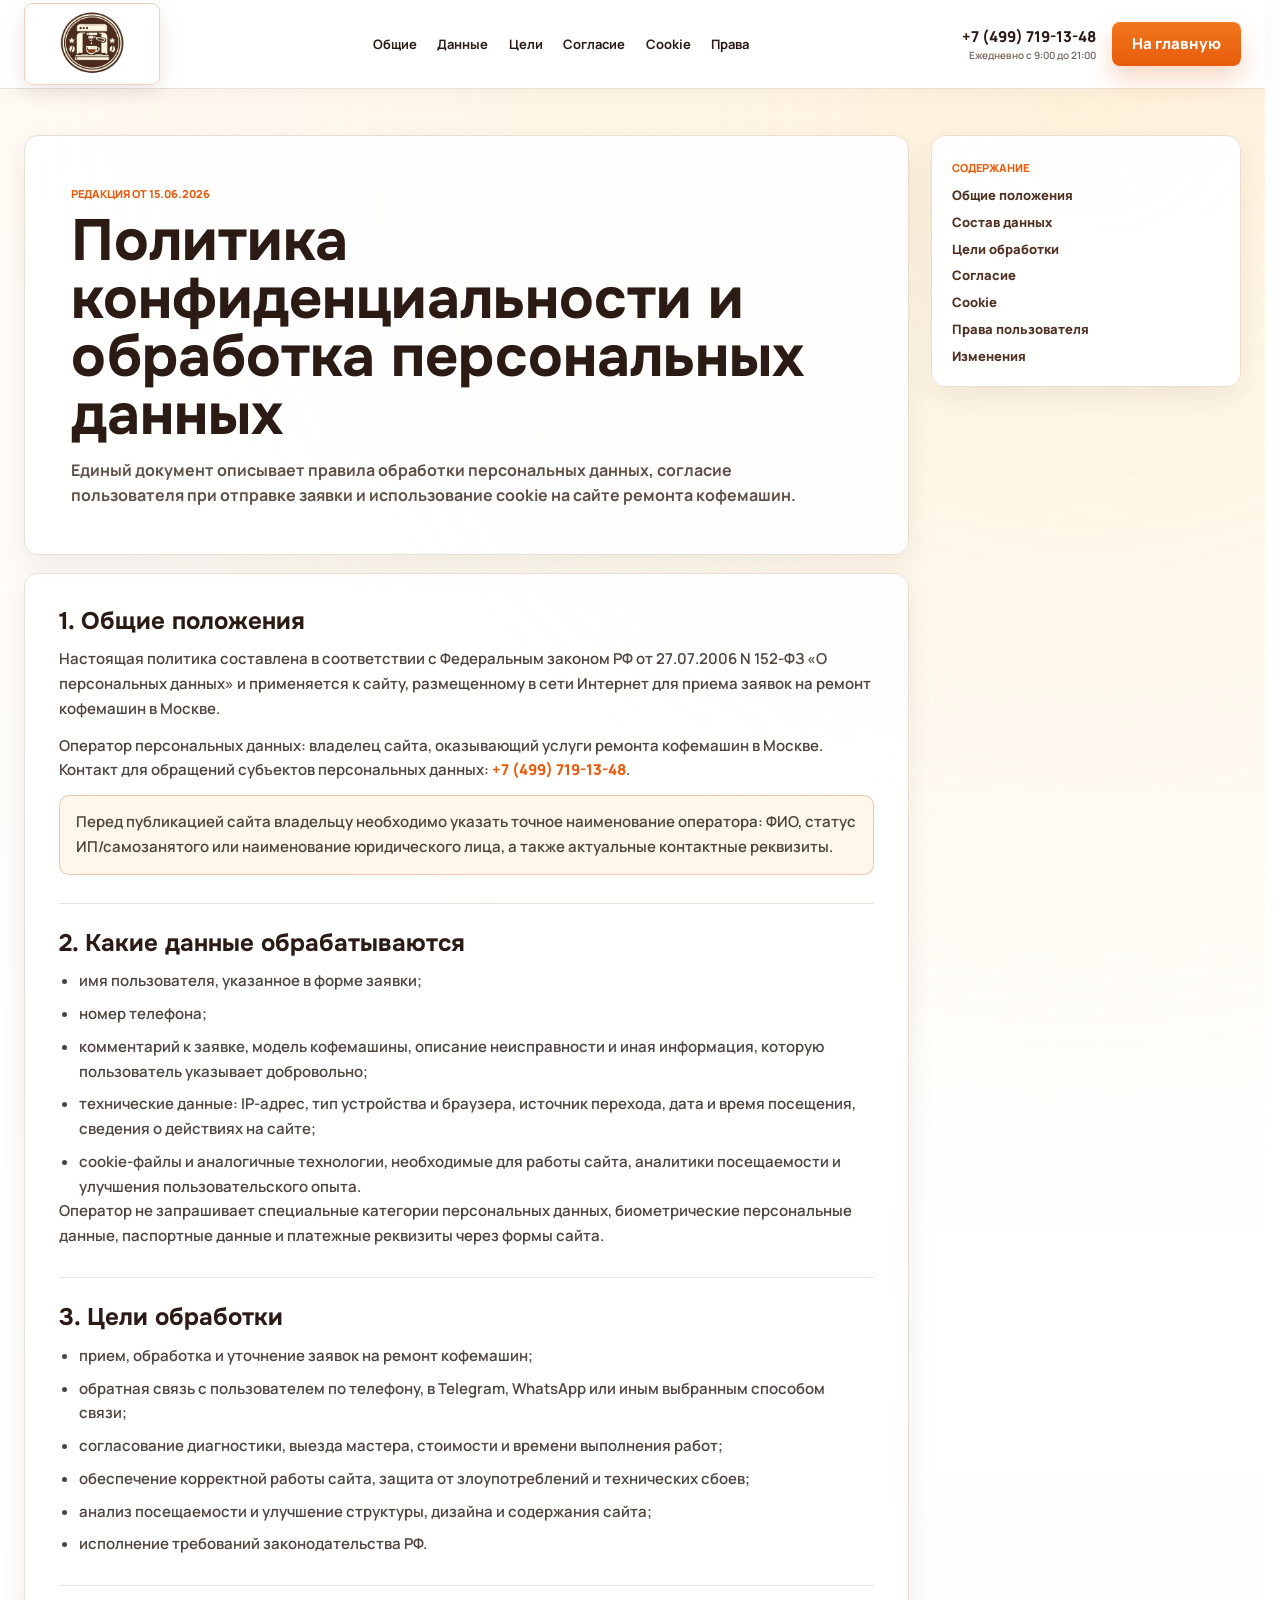
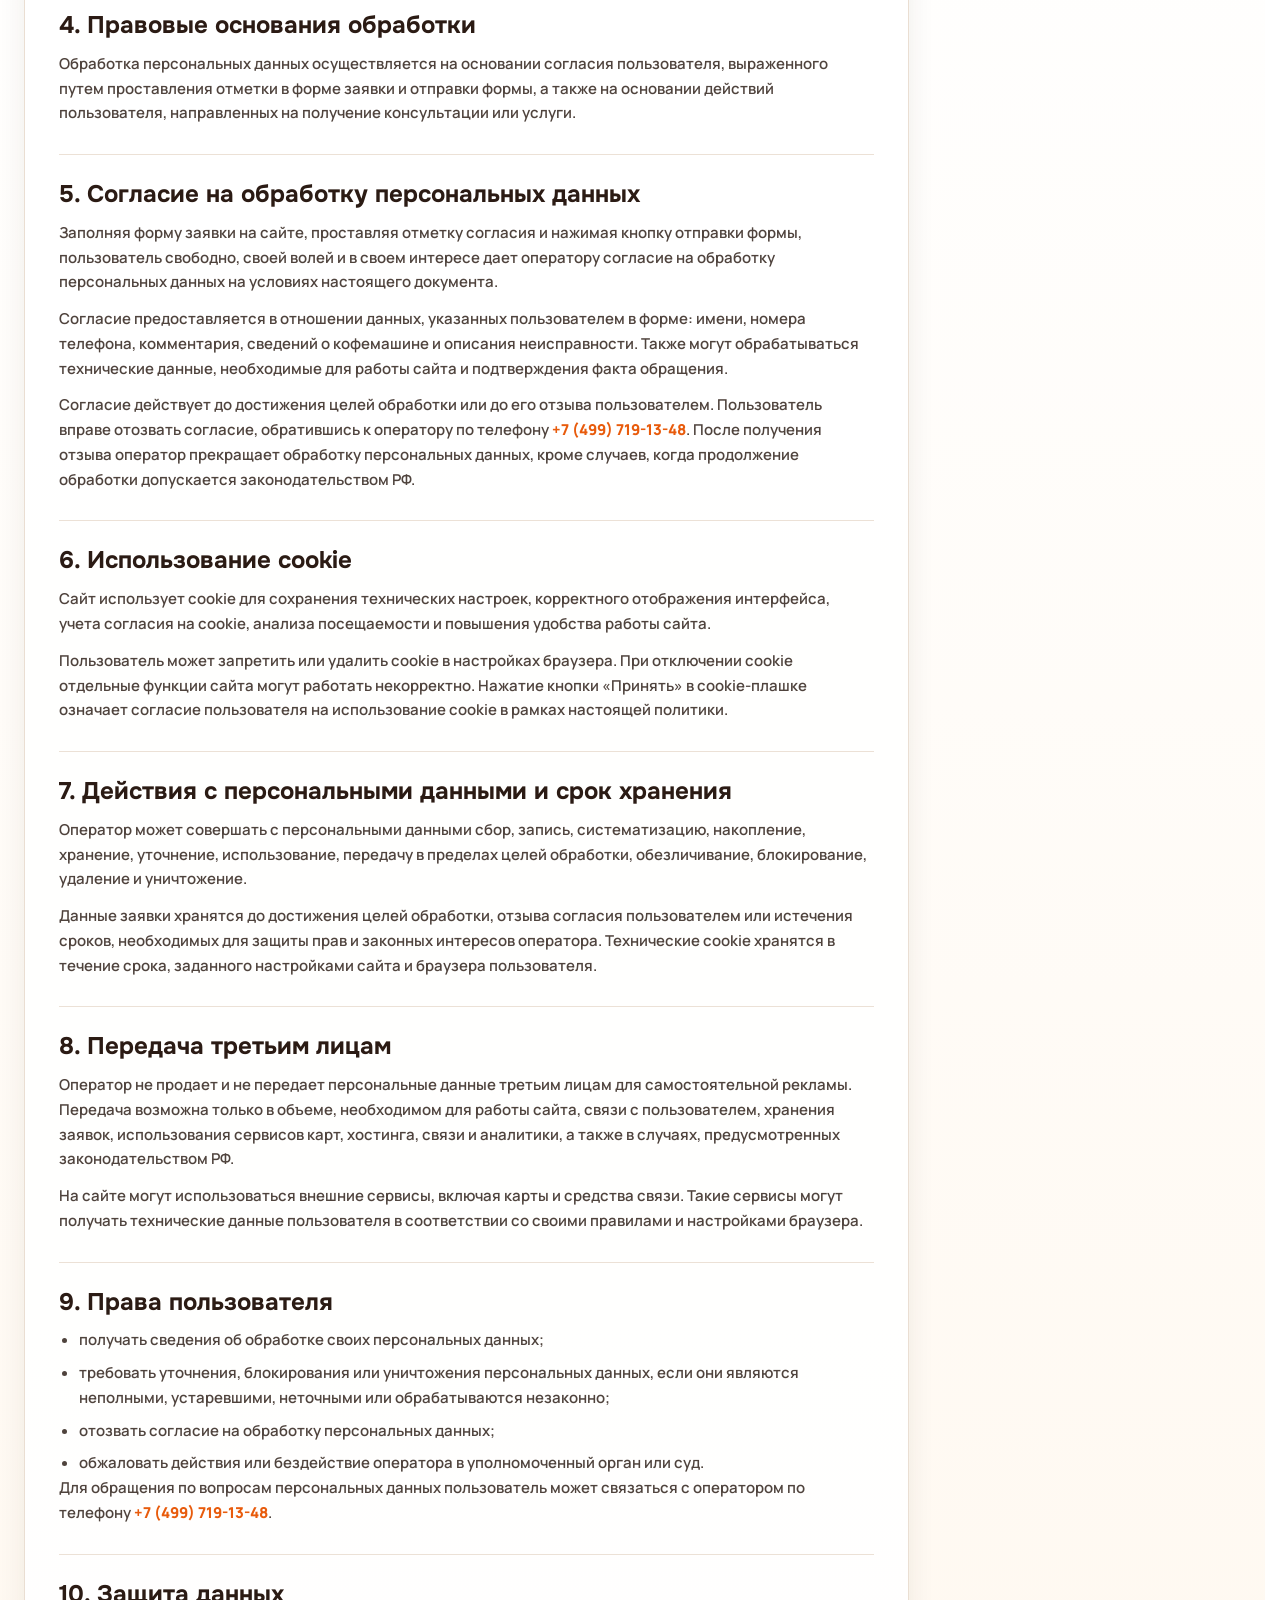
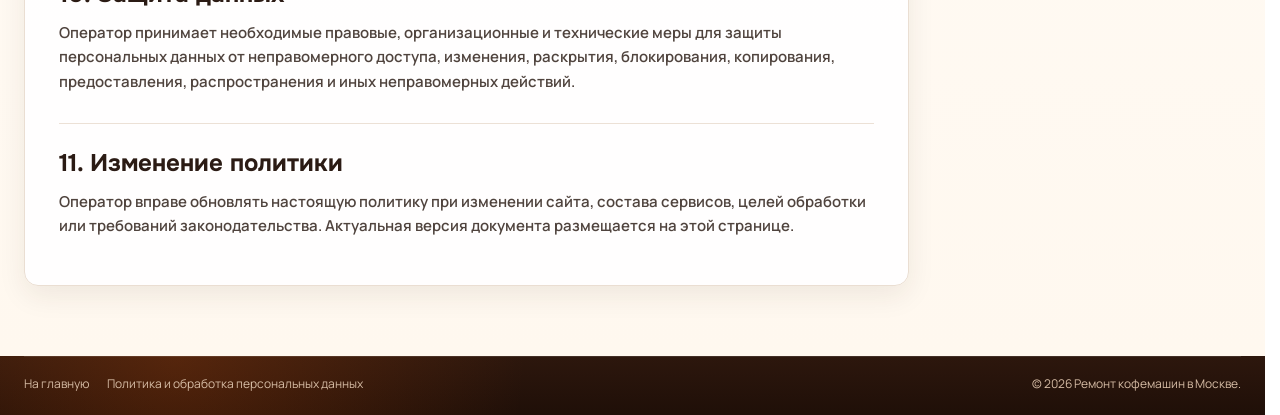
==== privacy.html @ 7a16c690 "first commit" ====
<!DOCTYPE html>
<html lang="ru">
<head>
  <meta charset="UTF-8">
  <meta name="viewport" content="width=device-width, initial-scale=1.0">
  <title>Политика конфиденциальности и обработка персональных данных</title>
  <meta name="description" content="Политика конфиденциальности, согласие на обработку персональных данных и правила использования cookie на сайте ремонта кофемашин в Москве.">
  <link rel="icon" type="image/png" href="./assets/логотип.png">
  <link rel="preconnect" href="https://fonts.googleapis.com">
  <link rel="preconnect" href="https://fonts.gstatic.com" crossorigin>
  <link href="https://fonts.googleapis.com/css2?family=Manrope:wght@400;500;600;700;800&family=Onest:wght@500;700;800&display=swap" rel="stylesheet">
  <link rel="stylesheet" href="style.css">
</head>
<body>
  <header class="site-header">
    <div class="container header__inner">
      <a class="logo logo--header" href="index.html" aria-label="На главную">
        <img class="logo__image" src="./assets/логотип.png" alt="Логотип">
      </a>
      <nav class="nav" aria-label="Навигация по документу">
        <a href="#general">Общие</a>
        <a href="#data">Данные</a>
        <a href="#purposes">Цели</a>
        <a href="#consent">Согласие</a>
        <a href="#cookies">Cookie</a>
        <a href="#rights">Права</a>
      </nav>
      <div class="header__contacts">
        <a class="header__phone" href="tel:+74997191348">+7 (499) 719-13-48 <span>Ежедневно с 9:00 до 21:00</span></a>
        <a class="btn btn--primary btn--small" href="index.html">На главную</a>
      </div>

      <button class="menu-toggle" type="button" aria-label="Открыть меню" aria-expanded="false">
        <span></span><span></span><span></span>
      </button>
    </div>
  </header>

  <main class="legal-main">
    <div class="container legal-layout">
      <div>
        <section class="legal-hero">
          <span>Редакция от 15.06.2026</span>
          <h1>Политика конфиденциальности и обработка персональных данных</h1>
          <p>Единый документ описывает правила обработки персональных данных, согласие пользователя при отправке заявки и использование cookie на сайте ремонта кофемашин.</p>
        </section>

        <article class="legal-card">
          <section id="general">
            <h2>1. Общие положения</h2>
            <p>Настоящая политика составлена в соответствии с Федеральным законом РФ от 27.07.2006 N 152-ФЗ «О персональных данных» и применяется к сайту, размещенному в сети Интернет для приема заявок на ремонт кофемашин в Москве.</p>
            <p>Оператор персональных данных: владелец сайта, оказывающий услуги ремонта кофемашин в Москве. Контакт для обращений субъектов персональных данных: <a href="tel:+74997191348">+7 (499) 719-13-48</a>.</p>
            <p class="legal-note">Перед публикацией сайта владельцу необходимо указать точное наименование оператора: ФИО, статус ИП/самозанятого или наименование юридического лица, а также актуальные контактные реквизиты.</p>
          </section>

          <section id="data">
            <h2>2. Какие данные обрабатываются</h2>
            <ul>
              <li>имя пользователя, указанное в форме заявки;</li>
              <li>номер телефона;</li>
              <li>комментарий к заявке, модель кофемашины, описание неисправности и иная информация, которую пользователь указывает добровольно;</li>
              <li>технические данные: IP-адрес, тип устройства и браузера, источник перехода, дата и время посещения, сведения о действиях на сайте;</li>
              <li>cookie-файлы и аналогичные технологии, необходимые для работы сайта, аналитики посещаемости и улучшения пользовательского опыта.</li>
            </ul>
            <p>Оператор не запрашивает специальные категории персональных данных, биометрические персональные данные, паспортные данные и платежные реквизиты через формы сайта.</p>
          </section>

          <section id="purposes">
            <h2>3. Цели обработки</h2>
            <ul>
              <li>прием, обработка и уточнение заявок на ремонт кофемашин;</li>
              <li>обратная связь с пользователем по телефону, в Telegram, WhatsApp или иным выбранным способом связи;</li>
              <li>согласование диагностики, выезда мастера, стоимости и времени выполнения работ;</li>
              <li>обеспечение корректной работы сайта, защита от злоупотреблений и технических сбоев;</li>
              <li>анализ посещаемости и улучшение структуры, дизайна и содержания сайта;</li>
              <li>исполнение требований законодательства РФ.</li>
            </ul>
          </section>

          <section id="legal-basis">
            <h2>4. Правовые основания обработки</h2>
            <p>Обработка персональных данных осуществляется на основании согласия пользователя, выраженного путем проставления отметки в форме заявки и отправки формы, а также на основании действий пользователя, направленных на получение консультации или услуги.</p>
          </section>

          <section id="consent">
            <h2>5. Согласие на обработку персональных данных</h2>
            <p>Заполняя форму заявки на сайте, проставляя отметку согласия и нажимая кнопку отправки формы, пользователь свободно, своей волей и в своем интересе дает оператору согласие на обработку персональных данных на условиях настоящего документа.</p>
            <p>Согласие предоставляется в отношении данных, указанных пользователем в форме: имени, номера телефона, комментария, сведений о кофемашине и описания неисправности. Также могут обрабатываться технические данные, необходимые для работы сайта и подтверждения факта обращения.</p>
            <p>Согласие действует до достижения целей обработки или до его отзыва пользователем. Пользователь вправе отозвать согласие, обратившись к оператору по телефону <a href="tel:+74997191348">+7 (499) 719-13-48</a>. После получения отзыва оператор прекращает обработку персональных данных, кроме случаев, когда продолжение обработки допускается законодательством РФ.</p>
          </section>

          <section id="cookies">
            <h2>6. Использование cookie</h2>
            <p>Сайт использует cookie для сохранения технических настроек, корректного отображения интерфейса, учета согласия на cookie, анализа посещаемости и повышения удобства работы сайта.</p>
            <p>Пользователь может запретить или удалить cookie в настройках браузера. При отключении cookie отдельные функции сайта могут работать некорректно. Нажатие кнопки «Принять» в cookie-плашке означает согласие пользователя на использование cookie в рамках настоящей политики.</p>
          </section>

          <section id="actions">
            <h2>7. Действия с персональными данными и срок хранения</h2>
            <p>Оператор может совершать с персональными данными сбор, запись, систематизацию, накопление, хранение, уточнение, использование, передачу в пределах целей обработки, обезличивание, блокирование, удаление и уничтожение.</p>
            <p>Данные заявки хранятся до достижения целей обработки, отзыва согласия пользователем или истечения сроков, необходимых для защиты прав и законных интересов оператора. Технические cookie хранятся в течение срока, заданного настройками сайта и браузера пользователя.</p>
          </section>

          <section id="transfer">
            <h2>8. Передача третьим лицам</h2>
            <p>Оператор не продает и не передает персональные данные третьим лицам для самостоятельной рекламы. Передача возможна только в объеме, необходимом для работы сайта, связи с пользователем, хранения заявок, использования сервисов карт, хостинга, связи и аналитики, а также в случаях, предусмотренных законодательством РФ.</p>
            <p>На сайте могут использоваться внешние сервисы, включая карты и средства связи. Такие сервисы могут получать технические данные пользователя в соответствии со своими правилами и настройками браузера.</p>
          </section>

          <section id="rights">
            <h2>9. Права пользователя</h2>
            <ul>
              <li>получать сведения об обработке своих персональных данных;</li>
              <li>требовать уточнения, блокирования или уничтожения персональных данных, если они являются неполными, устаревшими, неточными или обрабатываются незаконно;</li>
              <li>отозвать согласие на обработку персональных данных;</li>
              <li>обжаловать действия или бездействие оператора в уполномоченный орган или суд.</li>
            </ul>
            <p>Для обращения по вопросам персональных данных пользователь может связаться с оператором по телефону <a href="tel:+74997191348">+7 (499) 719-13-48</a>.</p>
          </section>

          <section id="security">
            <h2>10. Защита данных</h2>
            <p>Оператор принимает необходимые правовые, организационные и технические меры для защиты персональных данных от неправомерного доступа, изменения, раскрытия, блокирования, копирования, предоставления, распространения и иных неправомерных действий.</p>
          </section>

          <section id="updates">
            <h2>11. Изменение политики</h2>
            <p>Оператор вправе обновлять настоящую политику при изменении сайта, состава сервисов, целей обработки или требований законодательства. Актуальная версия документа размещается на этой странице.</p>
          </section>
        </article>
      </div>

      <aside class="legal-aside">
        <span>Содержание</span>
        <nav>
          <a href="#general">Общие положения</a>
          <a href="#data">Состав данных</a>
          <a href="#purposes">Цели обработки</a>
          <a href="#consent">Согласие</a>
          <a href="#cookies">Cookie</a>
          <a href="#rights">Права пользователя</a>
          <a href="#updates">Изменения</a>
        </nav>
      </aside>
    </div>
  </main>

  <footer class="footer">
    <div class="container footer__bottom">
      <div class="footer__legal">
        <a href="index.html">На главную</a>
        <a href="privacy.html">Политика и обработка персональных данных</a>
      </div>
      <span>© 2026 Ремонт кофемашин в Москве.</span>
    </div>
  </footer>
  <script src="script.js"></script>
</body>
</html>
---- style.css ----
:root {
  --bg: #fffaf4;
  --paper: #ffffff;
  --paper-warm: #fff6ed;
  --ink: #2b1b14;
  --muted: #75665d;
  --line: #eaded2;
  --line-strong: #dfc5af;
  --orange: #e85b0c;
  --orange-dark: #c94706;
  --coffee: #7a421e;
  --cream: #f7eadb;
  --yellow: #ffcf6a;
  --shadow: 0 18px 48px rgba(77, 45, 25, 0.12);
  --soft-shadow: 0 10px 28px rgba(57, 34, 20, 0.08);
  --radius: 8px;
  --container: 1400px;
}

* {
  box-sizing: border-box;
}

html {
  scroll-behavior: smooth;
  scrollbar-gutter: stable;
}

body {
  --scrollbar-compensation: 0px;
  margin: 0;
  font-family: "Manrope", sans-serif;
  color: var(--ink);
  background: #fff;
  font-size: 15px;
  line-height: 1.45;
  overflow-x: hidden;
}

body.menu-open {
  overflow: hidden;
  padding-right: var(--scrollbar-compensation);
}

body.modal-open {
  overflow: hidden;
  padding-right: var(--scrollbar-compensation);
}

main section {
  scroll-margin-top: 126px;
}

a {
  color: inherit;
  text-decoration: none;
}

button,
input,
textarea {
  font: inherit;
}

.container {
  width: min(var(--container), calc(100% - 48px));
  margin-inline: auto;
}

.site-header {
  position: sticky;
  top: 0;
  z-index: 50;
  background: rgba(255, 255, 255, 0.88);
  backdrop-filter: blur(18px);
  border-bottom: 1px solid rgba(234, 222, 210, 0.9);
  box-shadow: 0 4px 24px rgba(45, 28, 19, 0.04);
}

.header__inner {
  height: 88px;
  display: flex;
  align-items: center;
  gap: 24px;
}

.logo {
  display: inline-flex;
  align-items: center;
  gap: 10px;
  min-width: 190px;
  font-family: "Onest", sans-serif;
}

.logo--header {
  display: block;
  width: 136px;
  height: 82px;
  min-width: 136px;
  flex: 0 0 auto;
  overflow: hidden;
  padding: 0;

  border: 1px solid rgba(232, 198, 172, 0.82);
  border-radius: 8px;
  box-shadow: 0 8px 22px rgba(73, 39, 18, 0.1);
}

.logo__image {
  display: block;
}

.logo--header .logo__image {
  width: 100%;
  height: 100%;
  max-width: 100%;
  object-fit: cover;
  object-position: center;
}

.logo__mark {
  width: 42px;
  height: 42px;
  display: grid;
  place-items: center;
  color: var(--coffee);
  background: linear-gradient(145deg, #fff7ed, #f4ddc6);
  border: 1px solid #e9c7a8;
  border-radius: 10px;
  box-shadow: inset 0 1px 0 #fff, 0 8px 20px rgba(123, 67, 30, 0.12);
}

.logo__mark svg {
  width: 30px;
  fill: currentColor;
}

.logo strong {
  display: block;
  font-size: 17px;
  line-height: 1;
}

.logo small {
  display: block;
  color: var(--muted);
  font-size: 11px;
  margin-top: 4px;
}

.nav {
  display: flex;
  justify-content: center;
  gap: clamp(12px, 1.6vw, 26px);
  flex: 1;
  font-size: 13px;
  font-weight: 700;
}

.nav a {
  position: relative;
  padding: 10px 0;
  white-space: nowrap;
}

.nav a::after {
  content: "";
  position: absolute;
  left: 0;
  right: 0;
  bottom: 2px;
  height: 2px;
  background: var(--orange);
  transform: scaleX(0);
  transform-origin: right;
  transition: transform 0.25s ease;
}

.nav a:hover::after {
  transform: scaleX(1);
  transform-origin: left;
}

.header__contacts {
  display: flex;
  align-items: center;
  gap: 16px;
}

.header__phone {
  font-weight: 800;
  white-space: nowrap;
  text-align: right;
}

.header__phone span {
  display: block;
  font-size: 10px;
  color: var(--muted);
  font-weight: 600;
}

.btn {
  display: inline-flex;
  align-items: center;
  justify-content: center;
  min-height: 48px;
  padding: 12px 24px;
  border: 0;
  border-radius: var(--radius);
  font-weight: 800;
  cursor: pointer;
  transition: transform 0.22s ease, box-shadow 0.22s ease, background 0.22s ease;
  text-align: center;
  line-height: 1.1;
}

.btn small {
  display: block;
  font-size: 11px;
  margin-top: 5px;
  font-weight: 600;
  opacity: 0.78;
}

.btn:hover {
  transform: translateY(-2px);
}

.btn--primary {
  color: #fff;
  background: linear-gradient(180deg, #f1781e, var(--orange));
  box-shadow: 0 13px 26px rgba(232, 91, 12, 0.24);
}

.btn--primary:hover {
  background: linear-gradient(180deg, #fa812a, var(--orange-dark));
  box-shadow: 0 16px 34px rgba(232, 91, 12, 0.32);
}

.btn--ghost {
  color: var(--orange);
  background: #fff;
  border: 1px solid #efbf9d;
}

.btn--white {
  min-height: 44px;
  color: var(--orange);
  background: #fff;
  box-shadow: 0 12px 30px rgba(118, 55, 13, 0.16);
}

.btn--small {
  min-height: 44px;
  padding: 12px 20px;
}

.btn--compact {
  min-height: 38px;
  padding: 10px 18px;
  font-size: 13px;
}

.menu-toggle {
    cursor:pointer;
  display: none;
  width: 44px;
  height: 44px;
  border: 1px solid var(--line);
  background: #fff;
  border-radius: var(--radius);
}

.menu-toggle span {
  display: block;
  width: 20px;
  height: 2px;
  margin: 4px auto;
  background: var(--ink);
  transition: transform 0.2s ease, opacity 0.2s ease;
}

.hero {
  min-height: 620px;
  padding: 0;
  overflow: hidden;
}

.section-glow {
  background:
    radial-gradient(circle at 58% 8%, rgba(255, 197, 126, 0.22), transparent 30%),
    linear-gradient(90deg, #fff 0 48%, #fff3e5 48% 100%);
}

.hero__grid {
  display: grid;
  grid-template-columns: minmax(440px, 0.82fr) minmax(560px, 1.18fr);
  gap: 0;
  align-items: stretch;
  min-height: 620px;
}

.hero__content {
  position: relative;
  z-index: 2;
  align-self: center;
  padding: 54px 34px 46px 0;
}

.hero h1 {
  margin: 0 0 12px;
  font-family: "Onest", sans-serif;
  font-size: clamp(38px, 4vw, 56px);
  line-height: 1.02;
  font-weight: 800;
  letter-spacing: 0;
}

.hero__lead {
  max-width: 480px;
  margin: 0 0 22px;
  font-size: 20px;
  line-height: 1.25;
  font-weight: 600;
}

.hero__checks {
  display: grid;
  grid-template-columns: 1fr 1fr;
  gap: 11px 34px;
  max-width: 620px;
  margin-bottom: 24px;
  color: #443127;
  font-size: 14px;
  font-weight: 600;
}

.hero__checks span {
  position: relative;
  padding-left: 20px;
}

.hero__checks span::before {
  content: "✓";
  position: absolute;
  left: 0;
  top: 1px;
  width: 15px;
  height: 15px;
  display: grid;
  place-items: center;
  color: #fff;
  background: var(--orange);
  border-radius: 50%;
  font-size: 10px;
  font-weight: 900;
}

.hero__actions {
  display: flex;
  gap: 14px;
  margin-bottom: 18px;
}

.hero__actions .btn {
  min-width: 220px;
  min-height: 58px;
  flex-direction: column;
}

.stats {
  display: grid;
  grid-template-columns: repeat(4, 1fr);
  gap: 12px;
  max-width: 570px;
}

.stats__card {
  position: relative;
  overflow: hidden;
  min-height: 96px;
  padding: 18px 14px 14px;
  background:
    linear-gradient(145deg, rgba(255, 255, 255, 0.96), rgba(255, 249, 243, 0.9)),
    radial-gradient(circle at 12% 0, rgba(255, 207, 106, 0.14), transparent 42%);
  border: 1px solid rgba(231, 207, 188, 0.95);
  border-radius: var(--radius);
  box-shadow: 0 14px 32px rgba(57, 34, 20, 0.08);
  transition: transform 0.22s ease, border-color 0.22s ease, box-shadow 0.22s ease;
}

.stats__card::before {
  content: "";
  position: absolute;
  left: 0;
  right: 0;
  top: 0;
  height: 3px;
  background: linear-gradient(90deg, var(--orange), var(--yellow));
  transform: scaleX(0.38);
  transform-origin: left;
  transition: transform 0.35s ease;
}

.stats__card::after {
  content: "";
  position: absolute;
  right: -22px;
  bottom: -24px;
  width: 72px;
  height: 72px;
  background: radial-gradient(circle, rgba(232, 91, 12, 0.08), transparent 62%);
  border-radius: 50%;
}

.stats__card:hover {
  transform: translateY(-4px);
  border-color: #edb58a;
  box-shadow: 0 18px 40px rgba(57, 34, 20, 0.13);
}

.stats__card:hover::before,
.stats__card--accent::before {
  transform: scaleX(1);
}

.stats__card--accent {
  background:
    linear-gradient(145deg, #fff, #fff1e4),
    radial-gradient(circle at 10% 0, rgba(255, 207, 106, 0.22), transparent 46%);
  border-color: #efbd98;
}

.stats strong {
  position: relative;
  z-index: 1;
  display: block;
  font-family: "Onest", sans-serif;
  font-size: 31px;
  line-height: 1;
  color: #24140f;
}

.stats__card > span {
  position: relative;
  z-index: 1;
  display: block;
  margin-top: 7px;
  font-size: 12px;
  color: #4c403a;
  font-weight: 700;
}

.stats strong em {
  font-style: normal;
  color: var(--orange);
}

.stats__index {
  position: absolute;
  top: 12px;
  right: 12px;
  z-index: 1;
  color: rgba(122, 66, 30, 0.34);
  font-size: 11px;
  font-weight: 900;
}

.hero__visual {
  position: relative;
  min-height: 620px;
  display: grid;
  place-items: center;
  isolation: isolate;
  overflow: hidden;
  border-bottom-left-radius: 58px;
}

.hero__visual::before {
  content: "";
  position: absolute;
  inset: 0;
  z-index: 1;
  pointer-events: none;
  background:
    linear-gradient(90deg, #fff 0%, rgba(255, 255, 255, 0.78) 9%, rgba(255, 255, 255, 0.08) 33%, transparent 54%),
    linear-gradient(180deg, rgba(255, 246, 237, 0.18), rgba(255, 246, 237, 0.06));
}

.hero__visual img {
  width: 100%;
  height: 100%;
  min-height: 620px;
  display: block;
  object-fit: cover;
  object-position: 60% center;
  filter: saturate(1.02) contrast(1.02);
}

.machine-card {
  width: min(470px, 84vw);
  height: 340px;
  position: relative;
  border-radius: 30px 30px 16px 16px;
  background:
    linear-gradient(135deg, rgba(255,255,255,0.1), transparent 30%),
    linear-gradient(145deg, #3b2d25, #14110f 55%, #4b3629);
  border: 1px solid rgba(255,255,255,0.28);
  box-shadow: 0 35px 70px rgba(51, 31, 18, 0.36);
  transform: perspective(800px) rotateY(-7deg);
}

.machine-card__top {
  position: absolute;
  top: 34px;
  left: 82px;
  right: 82px;
  height: 70px;
  display: grid;
  grid-template-columns: repeat(4, 1fr);
  gap: 8px;
  padding: 12px;
  border-radius: 13px;
  background: #241e1a;
  border: 1px solid rgba(255,255,255,0.18);
}

.machine-card__top span {
  border-radius: 8px;
  background: linear-gradient(180deg, #59524d, #2d2926);
  box-shadow: inset 0 0 0 1px rgba(255,255,255,0.08);
}

.machine-card__body {
  position: absolute;
  left: 110px;
  right: 110px;
  top: 118px;
  bottom: 32px;
  display: grid;
  justify-items: center;
}

.machine-card__spout {
  width: 110px;
  height: 54px;
  background: linear-gradient(180deg, #151210, #070605);
  border-radius: 0 0 12px 12px;
  box-shadow: 0 18px 28px rgba(0,0,0,0.3);
}

.cup {
  width: 150px;
  height: 112px;
  margin-top: 8px;
  padding: 20px 14px;
  display: grid;
  place-items: center;
  text-align: center;
  color: #4b3930;
  font-size: 12px;
  background: linear-gradient(180deg, #fff, #f7efe8);
  border-radius: 6px 6px 28px 28px;
  box-shadow: 0 16px 34px rgba(0,0,0,0.22);
}

.cup__coffee {
  position: absolute;
  width: 92px;
  height: 22px;
  top: 86px;
  border-radius: 50%;
  background: linear-gradient(90deg, #5b321b, #c3834a, #5b321b);
  opacity: 0.92;
}

.visit-badge {
  position: absolute;
  z-index: 2;
  right: clamp(18px, 4.7vw, 74px);
  top: 51%;
  transform: translateY(-50%);
  width: 224px;
  min-height: 82px;
  display: grid;
  grid-template-columns: 54px 1fr;
  align-items: center;
  gap: 12px;
  padding: 14px 16px 14px 14px;
  color: var(--ink);
  background:
    linear-gradient(145deg, rgba(255, 255, 255, 0.94), rgba(255, 248, 241, 0.86)),
    radial-gradient(circle at 18% 10%, rgba(255, 207, 106, 0.28), transparent 42%);
  border: 1px solid rgba(238, 190, 154, 0.95);
  border-radius: 18px;
  box-shadow: 0 18px 44px rgba(58, 34, 19, 0.18), inset 0 1px 0 rgba(255, 255, 255, 0.82);
  backdrop-filter: blur(14px);
  animation: badgePulse 2.8s ease-in-out infinite;
}



.visit-badge__icon {
  width: 54px;
  height: 54px;
  display: grid;
  place-items: center;
  color: var(--orange);
  background: linear-gradient(180deg, #fff2e6, #ffe0c4);
  border: 1px solid rgba(232, 91, 12, 0.2);
  border-radius: 15px;
  box-shadow: inset 0 1px 0 #fff, 0 10px 20px rgba(232, 91, 12, 0.12);
}

.visit-badge__icon img {
  width: 43px;
  height: 43px;
  min-height: 0;
  max-width: 43px;
  max-height: 43px;
  display: block;
  object-fit: contain;
  object-position: center;
  filter: none;
}

.visit-badge__text {
  display: grid;
  gap: 3px;
}

.visit-badge strong {
  color: var(--ink);
  font-family: "Onest", sans-serif;
  font-size: 15px;
  line-height: 1.05;
}

.visit-badge small {
  color: var(--orange);
  font-size: 12px;
  line-height: 1.15;
  font-weight: 900;
}

.beans {
  position: absolute;
  left: 58px;
  bottom: 32px;
  width: 140px;
  height: 50px;
}

.beans i {
  position: absolute;
  width: 23px;
  height: 12px;
  background: #7a421e;
  border-radius: 50%;
  box-shadow: inset 0 0 0 2px rgba(49, 25, 11, 0.12);
}

.beans i:nth-child(1) { left: 0; top: 20px; transform: rotate(20deg); }
.beans i:nth-child(2) { left: 34px; top: 5px; transform: rotate(-18deg); }
.beans i:nth-child(3) { left: 60px; top: 32px; transform: rotate(36deg); }
.beans i:nth-child(4) { left: 95px; top: 18px; transform: rotate(-8deg); }
.beans i:nth-child(5) { left: 118px; top: 2px; transform: rotate(25deg); }

.brands,
.machine-types,
.price-section,
.workflow,
.reviews,
.contacts {
  padding: 44px 0;
}

.brands {
  background: #fff;
  border-top: 1px solid var(--line);
  border-bottom: 1px solid var(--line);
}

.section-title {
  margin: 0 0 26px;
  font-family: "Onest", sans-serif;
  font-size: clamp(23px, 2.5vw, 32px);
  line-height: 1.12;
  text-align: center;
}

.review-shell {
  position: relative;
  display: flex;
  align-items: center;
  gap: 18px;
}

.round-btn {
  flex: 0 0 auto;
  width: 40px;
  height: 40px;
  display: grid;
  place-items: center;
  color: var(--coffee);
  background: #f8efe5;
  border: 0;
  border-radius: 50%;
  font-size: 34px;
  line-height: 1;
  cursor: pointer;
  transition: transform 0.2s ease, background 0.2s ease;
}

.round-btn:hover {
  transform: translateY(-2px);
  background: #f0dfcf;
}

.review-track::-webkit-scrollbar {
  display: none;
}

.brand-marquee {
  --brand-gap: 16px;
  position: relative;
  overflow: hidden;
  padding: 6px 0 8px;
  mask-image: linear-gradient(90deg, transparent 0, #000 7%, #000 93%, transparent 100%);
}

.brand-marquee__track {
  width: max-content;
  display: flex;
  animation: brandLoop 34s linear infinite;
  will-change: transform;
}

.brand-marquee:hover .brand-marquee__track {
  animation-play-state: paused;
}

.brand-marquee__group {
  display: flex;
  align-items: center;
  gap: var(--brand-gap);
  padding-right: var(--brand-gap);
}

.brand-logo {
  width: 154px;
  height: 74px;
  display: grid;
  place-items: center;
  padding: 15px 20px;
  background: rgba(255, 255, 255, 0.92);
  border: 1px solid var(--line);
  border-radius: var(--radius);
  box-shadow: 0 10px 24px rgba(57, 34, 20, 0.055);
  transition: transform 0.2s ease, box-shadow 0.2s ease, border-color 0.2s ease;
}

.brand-logo:hover {
  transform: translateY(-3px);
  border-color: #e7bea0;
  box-shadow: 0 16px 34px rgba(57, 34, 20, 0.1);
}

.brand-logo img {
  display: block;
  max-width: 100%;
  max-height: 38px;
  object-fit: contain;
}

.machine-types {
  background: #fff;
}

.type-grid {
  display: grid;
  grid-template-columns: repeat(4, 1fr);
  gap: 18px;
}

.type-card {
  position: relative;
  display: flex;
  min-width: 0;
  flex-direction: column;
  padding: 8px;
  overflow: hidden;
  background: #fff;
  border: 1px solid rgba(231, 213, 198, 0.9);
  border-radius: var(--radius);
  box-shadow: 0 8px 22px rgba(70, 42, 24, 0.045);
  transition: transform 0.24s ease, box-shadow 0.24s ease, border-color 0.24s ease, background 0.24s ease;
}

.type-card::before {
  content: "";
  position: absolute;
  inset: 0;
  pointer-events: none;
  z-index: 1;
  background: linear-gradient(180deg, transparent 62%, rgba(255, 246, 236, 0.72));
  opacity: 0;
  transition: opacity 0.24s ease;
}

.type-card:hover {
  transform: translateY(-4px);
  border-color: rgba(232, 91, 12, 0.28);
  background: #fffdfa;
  box-shadow: 0 18px 38px rgba(70, 42, 24, 0.09);
}

.type-card:hover::before {
  opacity: 1;
}

.icon-box {
  position: relative;
  z-index: 2;
  flex: 0 0 auto;
  width: 34px;
  height: 34px;
  display: grid;
  place-items: center;
  background: #fff7ef;
  border: 1px solid rgba(232, 91, 12, 0.2);
  border-radius: 8px;
  box-shadow: inset 0 1px 0 #fff;
}

.icon-box::before {
  content: "";
  width: 20px;
  height: 20px;
  display: block;
  background: linear-gradient(135deg, var(--orange), var(--coffee));
  -webkit-mask: var(--icon) center / contain no-repeat;
  mask: var(--icon) center / contain no-repeat;
  transition: transform 0.22s ease, background 0.22s ease;
}

.icon-box--automatic {
  --icon: url("./assets/free-icon-automatic-8101970.png");
}

.icon-box--coffee {
  --icon: url("./assets/free-icon-coffee-14158306.png");
}

.icon-box--vocational {
  --icon: url("./assets/free-icon-vocational-12084871.png");
}

.icon-box--built-in {
  --icon: url("./assets/free-icon-gas-oven-17724062.png");
}

.type-card:hover .icon-box::before {
  transform: scale(1.06);
  background: linear-gradient(135deg, #ff7a1a, var(--orange-dark));
}

.type-card__body {
  position: relative;
  z-index: 2;
  display: grid;
  grid-template-columns: 34px minmax(0, 1fr);
  gap: 10px 12px;
  align-items: center;
  padding: 14px 4px 4px;
}

.type-card h3 {
  position: relative;
  z-index: 2;
  margin: 0;
  font-size: 15px;
  line-height: 1.2;
}

.type-media {
  position: relative;
  z-index: 2;
  height: auto;
  aspect-ratio: 16 / 9.8;
  margin: 0;
  overflow: hidden;
  background: #f7efe7;
  border: 1px solid rgba(236, 221, 208, 0.82);
  border-radius: 8px;
}

.type-media::after {
  content: "";
  position: absolute;
  inset: 0;
  pointer-events: none;
  background: linear-gradient(180deg, rgba(255,255,255,0.08), rgba(43, 27, 20, 0.08));
  opacity: 0.7;
  transition: opacity 0.24s ease;
}

.type-media img {
  width: 100%;
  height: 100%;
  display: block;
  object-fit: cover;
  object-position: center;
  transform: scale(1.01);
  transition: transform 0.45s ease, filter 0.45s ease;
}

.type-card:hover .type-media img {
  transform: scale(1.045);
  filter: saturate(1.03) contrast(1.02);
}

.type-card:hover .type-media::after {
  opacity: 0.35;
}

.placeholder {
  min-height: 82px;
  display: grid;
  place-items: center;
  padding: 14px;
  color: #44342c;
  text-align: center;
  background:
    linear-gradient(135deg, rgba(255,255,255,0.6), rgba(252,239,226,0.75)),
    repeating-linear-gradient(135deg, transparent 0 12px, rgba(225, 158, 108, 0.08) 12px 13px);
  border: 1px dashed #d9ad8e;
  border-radius: 7px;
  font-size: 12px;
  font-weight: 700;
}

.type-card a {
  position: relative;
  z-index: 2;
  grid-column: 2;
  display: inline-flex;
  width: fit-content;
  align-items: center;
  gap: 7px;
  color: var(--orange);
  font-size: 12px;
  font-weight: 900;
  line-height: 1;
  transition: color 0.2s ease, transform 0.2s ease;
}

.type-card a::after {
  content: "";
  width: 16px;
  height: 16px;
  border-radius: 50%;
  background: currentColor;
  -webkit-mask: url("data:image/svg+xml,%3Csvg viewBox='0 0 16 16' xmlns='http://www.w3.org/2000/svg'%3E%3Cpath fill='black' d='M9.9 3.6 14.3 8l-4.4 4.4-1.1-1.1L11.3 8 8.8 4.7l1.1-1.1ZM2 8.8V7.2h10.7v1.6H2Z'/%3E%3C/svg%3E") center / contain no-repeat;
  mask: url("data:image/svg+xml,%3Csvg viewBox='0 0 16 16' xmlns='http://www.w3.org/2000/svg'%3E%3Cpath fill='black' d='M9.9 3.6 14.3 8l-4.4 4.4-1.1-1.1L11.3 8 8.8 4.7l1.1-1.1ZM2 8.8V7.2h10.7v1.6H2Z'/%3E%3C/svg%3E") center / contain no-repeat;
}

.type-card a:hover {
  color: var(--orange-dark);
  transform: translateX(2px);
}

.benefits {
  padding: 46px 0;
  background:
    radial-gradient(circle at 5% 15%, rgba(232, 91, 12, 0.08), transparent 25%),
    linear-gradient(90deg, #fff8f1, #fff);
  border-top: 1px solid var(--line);
  border-bottom: 1px solid var(--line);
}

.benefits .section-title {
  margin-bottom: 24px;
}

.benefit-row {
  display: grid;
  grid-template-columns: repeat(4, 1fr);
  gap: 14px;
}

.benefit-row article {
  min-height: 132px;
  padding: 18px 16px 16px;
  background: rgba(255, 255, 255, 0.72);
  border: 1px solid rgba(226, 202, 181, 0.78);
  border-radius: var(--radius);
  box-shadow: 0 10px 24px rgba(57, 34, 20, 0.045);
}

.benefit-row article:last-child {
  border-right: 1px solid rgba(226, 202, 181, 0.78);
}

.benefit-row span {
  width: 34px;
  height: 34px;
  display: grid;
  place-items: center;
  margin: 0 0 10px;
  color: var(--orange);
  background: #fff;
  border: 1px solid #efc4a3;
  border-radius: 50%;
  font-size: 16px;
  font-weight: 900;
}

.benefit-row h3 {
  margin: 0 0 7px;
  font-size: 13px;
  line-height: 1.25;
}

.benefit-row p {
  margin: 0;
  color: #5d4e46;
  font-size: 12px;
  line-height: 1.42;
}

.price-section {
  background: #fff;
}

.price-promo-grid {
  display: grid;
  grid-template-columns: minmax(0, 1.25fr) minmax(390px, 0.85fr);
  gap: 24px;
  align-items: start;
}

.price-card h2,
.promo-card h2,
.lead-form h2,
.map-card h2 {
  margin: 0 0 14px;
  font-family: "Onest", sans-serif;
  font-size: 25px;
  line-height: 1.1;
}

.price-card {
  min-width: 0;
  padding: 22px;
  background: #fff;
  border: 1px solid var(--line);
  border-radius: var(--radius);
  box-shadow: 0 12px 30px rgba(57, 34, 20, 0.05);
}

.tabs {
  display: grid;
  grid-template-columns: repeat(3, 1fr);
  margin-bottom: 18px;
  background: #fff;
  border: 1px solid var(--line);
  border-radius: var(--radius);
  overflow: hidden;
}

.tab {
  min-height: 54px;
  padding: 11px 12px;
  border: 0;
  background: #fff;
  border-right: 1px solid var(--line);
  font-weight: 900;
  cursor: pointer;
}

.tab:last-child {
  border-right: 0;
}

.tab span {
  display: block;
  margin-top: 3px;
  color: var(--muted);
  font-size: 11px;
  font-weight: 700;
}

.tab.is-active {
  color: #fff;
  background: linear-gradient(180deg, #f1781e, var(--orange));
}

.tab.is-active span {
  color: rgba(255,255,255,0.82);
}

.price-content {
  display: grid;
  grid-template-columns: 1fr 285px;
  gap: 24px;
  align-items: start;
}

.price-list {
  display: none;
  margin: 0;
  padding: 0;
  list-style: none;
}

.price-list.is-active {
  display: block;
  animation: fadeUp 0.22s ease;
}

.price-list li {
  position: relative;
  display: flex;
  justify-content: space-between;
  gap: 18px;
  padding: 7px 0 7px 20px;
  font-weight: 600;
}

.price-list li::before {
  content: "";
  position: absolute;
  left: 2px;
  top: 17px;
  width: 5px;
  height: 5px;
  background: var(--orange);
  border-radius: 50%;
}

.price-list strong {
  white-space: nowrap;
}

.price-photo {
  position: relative;
  min-height: 218px;
  margin: 0;
  overflow: hidden;
  background: #f8eee4;
  border: 1px solid rgba(225, 194, 169, 0.78);
  border-radius: 8px;
  box-shadow: inset 0 1px 0 rgba(255,255,255,0.72);
}

.price-photo::after {
  content: "";
  position: absolute;
  inset: 0;
  pointer-events: none;
  background:
    linear-gradient(180deg, rgba(255,255,255,0.04), rgba(43, 27, 20, 0.22)),
    radial-gradient(circle at 18% 12%, rgba(255,255,255,0.28), transparent 34%);
}

.price-photo__image {
  position: absolute;
  inset: 0;
  width: 100%;
  height: 100%;
  display: block;
  object-fit: cover;
  object-position: center;
  opacity: 0;
  transform: scale(1.035);
  transition: opacity 0.24s ease, transform 0.45s ease;
}

.price-photo__image.is-active {
  opacity: 1;
  transform: scale(1);
}

.price-photo figcaption {
  position: absolute;
  left: 12px;
  bottom: 12px;
  z-index: 1;
  padding: 7px 10px;
  color: #fff;
  background: rgba(43, 27, 20, 0.72);
  border: 1px solid rgba(255,255,255,0.22);
  border-radius: 999px;
  backdrop-filter: blur(10px);
  font-size: 11px;
  font-weight: 900;
}

.price-note {
  margin: 14px 0 12px;
  color: #5d4e46;
  font-size: 12px;
  font-weight: 700;
}

.price-aside {
  min-width: 0;
  align-self: start;
}

.promo-card {
  position: relative;
  isolation: isolate;
  display: grid;
  grid-template-columns: minmax(0, 1.16fr) minmax(205px, 0.84fr);
  overflow: hidden;
  height: clamp(410px, 30vw, 430px);
  min-height: 410px;
  border: 1px solid #e8c6ac;
  border-radius: var(--radius);
  box-shadow: var(--soft-shadow);
  background: #fff8f0;
}

.promo-card__content {
  position: relative;
  z-index: 2;
  display: flex;
  min-width: 0;
  flex-direction: column;
  align-items: flex-start;
  justify-content: center;
  padding: 26px 24px;
  color: #fff;
  background:
    linear-gradient(115deg, rgba(255, 255, 255, 0.16), transparent 34%),
    radial-gradient(circle at 15% 95%, rgba(255, 207, 106, 0.32), transparent 35%),
    linear-gradient(180deg, #f77a16, #df5408);
}

.promo-card__content::after {
  content: "";
  position: absolute;
  inset: auto 0 0;
  height: 96px;
  pointer-events: none;
  background: linear-gradient(180deg, transparent, rgba(124, 44, 0, 0.18));
}

.promo-card__content > * {
  position: relative;
  z-index: 1;
}

.promo-card__eyebrow {
  display: inline-flex;
  align-items: center;
  width: fit-content;
  margin-bottom: 10px;
  padding: 6px 10px;
  border: 1px solid rgba(255, 255, 255, 0.34);
  border-radius: 999px;
  background: rgba(255, 255, 255, 0.13);
  color: rgba(255, 255, 255, 0.88);
  font-size: 11px;
  font-weight: 900;
  letter-spacing: 0;
  text-transform: uppercase;
}

.promo-card h2 {
  color: #fff;
  font-size: 26px;
}

.promo-card p {
  margin: 9px 0;
  font-size: 13px;
  font-weight: 700;
}

.timer {
  width: 166px;
  margin: 10px 0;
  padding: 12px 10px 8px;
  text-align: center;
  background: rgba(197, 69, 5, 0.36);
  border-radius: 8px;
}

.timer strong,
.timer span {
  font-family: "Onest", sans-serif;
  font-size: 39px;
  line-height: 1;
}

.timer small {
  display: block;
  margin-top: 4px;
  font-size: 9px;
  text-transform: uppercase;
}

.promo-card__visual {
  min-width: 0;
}

.promo-master {
  position: relative;
  overflow: hidden;
  height: 100%;
  min-height: 100%;
  border: 0;
  border-left: 1px solid rgba(232, 198, 172, 0.9);
  border-radius: 0;
  background:
    radial-gradient(circle at 54% 26%, rgba(255, 255, 255, 0.95) 0 18%, transparent 19%),
    radial-gradient(circle at 50% 42%, rgba(247, 218, 194, 0.62), transparent 36%),
    linear-gradient(180deg, #fffaf4 0%, #f6e6d6 100%);
}

.promo-master::before {
  content: "";
  position: absolute;
  inset: 18px 16px 12px;
  border: 1px solid rgba(220, 173, 140, 0.38);
  border-radius: 50%;
  opacity: 0.8;
}

.promo-master::after {
  content: "";
  position: absolute;
  left: 12%;
  right: 8%;
  bottom: -18%;
  height: 46%;
  border-radius: 50%;
  background: radial-gradient(circle, rgba(214, 123, 54, 0.22), transparent 68%);
  filter: blur(2px);
}

.promo-master img {
  position: absolute;
  z-index: 1;
  right: -2%;
  bottom: 0;
  width: auto;
  max-width: 108%;
  max-height: 100%;
  object-fit: contain;
  filter: drop-shadow(0 22px 34px rgba(65, 35, 18, 0.18));
}

.workflow {
  padding: 44px 0 42px;
  background: linear-gradient(180deg, #fff8ef, #fff);
  border-top: 1px solid var(--line);
  border-bottom: 1px solid var(--line);
}

.timeline {
  position: relative;
  display: grid;
  grid-template-columns: repeat(5, 1fr);
  gap: 18px;
}

.timeline::before {
  content: "";
  position: absolute;
  top: 30px;
  left: 6%;
  right: 6%;
  border-top: 1px dashed #d3a889;
}

.step {
  position: relative;
  min-height: 125px;
  padding: 0 8px;
  text-align: center;
}

.step span {
  position: relative;
  z-index: 1;
  width: 58px;
  height: 58px;
  display: grid;
  place-items: center;
  margin: 0 auto 11px;
  background: #fff;
  border: 1px solid #d9ad8e;
  border-radius: 50%;
  box-shadow: var(--soft-shadow);
  color: var(--coffee);
  font-weight: 900;
}

.step h3 {
  margin: 0 0 7px;
  font-size: 14px;
}

.step p {
  margin: 0;
  color: #5d4e46;
  font-size: 12px;
}

.reviews {
  background: #fff;
}

.review-track {
  display: grid;
  grid-auto-flow: column;
  grid-auto-columns: minmax(290px, 1fr);
  gap: 16px;
  overflow-x: auto;
  scroll-snap-type: x mandatory;
  scrollbar-width: none;
  flex: 1;
}

.review-card,
.review-cta {
  min-height: 168px;
  padding: 20px;
  background: #fff;
  border: 1px solid var(--line);
  border-radius: var(--radius);
  box-shadow: 0 10px 24px rgba(57, 34, 20, 0.05);
  scroll-snap-align: start;
}

.review-card {
  position: relative;
  display: flex;
  flex-direction: column;
  gap: 14px;
}

.review-card::before {
  content: "";
  position: absolute;
  left: 20px;
  top: 0;
  width: 58px;
  height: 3px;
  background: linear-gradient(90deg, var(--orange), rgba(232, 91, 12, 0));
  border-radius: 999px;
}

.review-card__top {
  display: flex;
  justify-content: space-between;
  gap: 14px;
  align-items: flex-start;
}

.review-card h3 {
  margin: 0;
  font-size: 15px;
}

.review-card span {
  display: block;
  color: var(--orange);
  font-size: 12px;
  letter-spacing: 1px;
  white-space: nowrap;
}

.review-card small {
  display: block;
  color: var(--muted);
  font-size: 11px;
  font-weight: 800;
}

.review-card p {
  margin: 0;
  color: #4e4038;
  font-size: 13px;
  line-height: 1.5;
}

.review-card time {
  margin-top: auto;
  color: var(--muted);
  font-size: 11px;
}

.review-cta {
  display: grid;
  align-content: center;
  text-align: center;
}

.review-cta h3 {
  margin: 0 0 8px;
}

.review-cta p {
  margin: 0 0 14px;
  color: var(--muted);
  font-size: 13px;
  font-weight: 700;
}

.contacts {
  background: linear-gradient(180deg, #fff, #fff8ef);
}

.contact-grid {
  display: grid;
  grid-template-columns: minmax(0, 1.08fr) minmax(330px, 0.92fr);
  gap: 18px;
  align-items: stretch;
}

.map-card,
.area-card,
.lead-form,
.contact-methods {
  padding: 16px;
  background: #fff;
  border: 1px solid var(--line);
  border-radius: var(--radius);
  box-shadow: var(--soft-shadow);
}

.map-card {
  position: relative;
  grid-row: span 2;
  overflow: hidden;
  padding: 0;
}

.map-card__head {
  padding: 20px 20px 14px;
}

.map-card__head span,
.area-card__eyebrow,
.contact-methods__head span {
  display: inline-flex;
  margin-bottom: 8px;
  color: var(--orange);
  font-size: 11px;
  font-weight: 900;
  text-transform: uppercase;
}

.map-card__head h2 {
  margin: 0;
  font-size: 24px;
}

.moscow-map {
  position: relative;
  min-height: 318px;
  margin: 0 16px 16px;
  overflow: hidden;
  background: linear-gradient(145deg, #f8efe5, #eef4ed);
  border: 1px solid rgba(218, 194, 174, 0.76);
  border-radius: 8px;
}

.moscow-map iframe {
  width: 100%;
  height: 100%;
  min-height: 318px;
  display: block;
  border: 0;
  filter: saturate(0.88) contrast(0.96);
}

.map-card__badge {
  position: absolute;
  left: 14px;
  bottom: 14px;
  z-index: 1;
  padding: 8px 11px;
  color: #fff;
  background: rgba(43, 27, 20, 0.72);
  border: 1px solid rgba(255,255,255,0.22);
  border-radius: 999px;
  backdrop-filter: blur(10px);
  font-size: 11px;
  font-weight: 900;
}

.area-card {
  display: flex;
  flex-direction: column;
  justify-content: center;
  background:
    radial-gradient(circle at 96% 0, rgba(255, 207, 106, 0.22), transparent 30%),
    linear-gradient(145deg, #fff, #fff7ee);
}

.area-card h3 {
  margin: 0 0 12px;
  font-size: 21px;
  line-height: 1.18;
}

.area-tags {
  display: flex;
  flex-wrap: wrap;
  gap: 7px;
  margin: 0 0 14px;
}

.area-tags span {
  padding: 6px 9px;
  color: #6b3a1c;
  background: #fff;
  border: 1px solid rgba(226, 190, 161, 0.86);
  border-radius: 999px;
  font-size: 11px;
  font-weight: 900;
}

.area-card p {
  margin: 0;
  color: #5d4e46;
  font-size: 13px;
  font-weight: 700;
}

.lead-form {
  display: grid;
  gap: 9px;
}

.lead-form h2 {
  margin-bottom: 2px;
  font-size: 20px;
}

.lead-form label span {
  position: absolute;
  width: 1px;
  height: 1px;
  overflow: hidden;
  clip: rect(0 0 0 0);
}

.lead-form input,
.lead-form textarea {
  width: 100%;
  min-height: 40px;
  padding: 10px 13px;
  border: 1px solid var(--line);
  border-radius: 7px;
  outline: none;
  transition: border-color 0.18s ease, box-shadow 0.18s ease;
}

.lead-form textarea {
  min-height: 58px;
  resize: vertical;
}

.lead-form input:focus,
.lead-form textarea:focus {
  border-color: #ed9f65;
  box-shadow: 0 0 0 3px rgba(232, 91, 12, 0.11);
}

.field-error {
  display: block;
  margin-top: 5px;
  color: #c43d12;
  font-size: 11px;
  font-weight: 800;
  line-height: 1.3;
}

.lead-form label .field-error,
.modal-form label .field-error {
  position: static;
  width: auto;
  height: auto;
  overflow: visible;
  clip: auto;
}

.consent-check .field-error {
  grid-column: 2;
  margin-top: -4px;
}

.lead-form input.is-invalid,
.lead-form textarea.is-invalid,
.modal-form input.is-invalid,
.modal-form textarea.is-invalid {
  border-color: #e25b2f;
  box-shadow: 0 0 0 3px rgba(226, 91, 47, 0.12);
}

.consent-check.is-invalid {
  color: #b73713;
}

.consent-check.is-invalid input {
  outline: 2px solid rgba(226, 91, 47, 0.28);
  outline-offset: 2px;
}

.form-success {
  display: grid;
  grid-template-columns: 34px minmax(0, 1fr);
  gap: 10px;
  align-items: center;
  padding: 12px;
  color: #28533a;
  background: linear-gradient(145deg, #f0fff6, #fffaf0);
  border: 1px solid rgba(80, 161, 111, 0.34);
  border-radius: 10px;
  box-shadow: 0 12px 30px rgba(45, 86, 58, 0.08);
  animation: fadeUp 0.22s ease both;
}

.form-success__icon {
  width: 34px;
  height: 34px;
  display: grid;
  place-items: center;
  color: #fff;
  background: linear-gradient(145deg, #42b36f, #18804a);
  border-radius: 50%;
  font-weight: 900;
}

.form-success strong {
  display: block;
  margin-bottom: 2px;
  font-family: "Onest", sans-serif;
  font-size: 14px;
  line-height: 1.1;
}

.form-success span:not(.form-success__icon) {
  display: block;
  color: #4e6c58;
  font-size: 11px;
  font-weight: 800;
  line-height: 1.35;
}

.consent-check {
  display: grid;
  grid-template-columns: 18px minmax(0, 1fr);
  gap: 10px;
  align-items: flex-start;
  margin-top: 2px;
  color: #6b5a50;
  font-size: 11px;
  font-weight: 700;
  line-height: 1.4;
}

.consent-check input {
  width: 18px;
  height: 18px;
  margin: 1px 0 0;
  accent-color: var(--orange);
}

.consent-check a {
  color: var(--orange);
  text-decoration: underline;
  text-decoration-thickness: 1px;
  text-underline-offset: 2px;
}

.contact-methods {
  grid-column: 1 / -1;
  display: grid;
  grid-template-columns: minmax(250px, 0.72fr) minmax(0, 1.28fr);
  align-items: stretch;
  padding: 0;
  overflow: hidden;
  background: #fffdfa;
}

.contact-methods__head {
  padding: 18px 18px 14px;
  border-right: 1px solid rgba(234, 222, 210, 0.9);
}

.contact-methods__head h3 {
  margin: 0;
  font-size: 19px;
  line-height: 1.2;
}

.contact-methods__list {
  display: grid;
  grid-template-columns: repeat(3, minmax(0, 1fr));
}

.contact-link {
  display: grid;
  grid-template-columns: 38px minmax(0, 1fr);
  gap: 2px 12px;
  align-items: center;
  padding: 14px 18px;
  border-left: 1px solid rgba(234, 222, 210, 0.7);
  transition: background 0.2s ease, color 0.2s ease;
}

.contact-link:first-child {
  border-left: 0;
}

.contact-link:hover {
  background: #fff5eb;
}

.contact-link > span {
  width: 38px;
  height: 38px;
  display: grid;
  place-items: center;
  grid-row: span 2;
  color: var(--orange);
  background: #fff2e8;
  border: 1px solid rgba(232, 91, 12, 0.18);
  border-radius: 10px;
  font-weight: 900;
}

.contact-link > span img {
  width: 22px;
  height: 22px;
  display: block;
  object-fit: contain;
}

.contact-link strong {
  font-size: 15px;
}

.contact-link small {
  color: var(--muted);
  font-size: 11px;
  font-weight: 800;
}

.footer {
  color: #fff;
  background:
    radial-gradient(circle at 14% 0, rgba(232, 91, 12, 0.22), transparent 32%),
    linear-gradient(180deg, #2d170d, #1f0f08);
}

.footer__top {
  display: flex;
  justify-content: space-between;
  gap: 24px;
  align-items: center;
  padding: 34px 0 28px;
  border-bottom: 1px solid rgba(255, 255, 255, 0.12);
}

.footer__brand {
  display: flex;
  align-items: center;
  gap: 16px;
  min-width: 0;
}

.logo--footer {
  display: block;
  width: 140px;
  height: 100px;
  min-width: 92px;
  overflow: hidden;

  border: 1px solid rgba(255,255,255,0.16);
  border-radius: 10px;
}

.logo--footer .logo__image {
  width: 100%;
  height: 100%;
  object-fit: cover;
  object-position: center;
}

.footer__brand p {
  max-width: 390px;
  margin: 0;
  color: #d7c0ad;
  font-size: 13px;
  font-weight: 700;
}

.footer__cta {
  min-width: 172px;
}

.footer__grid {
  display: grid;
  grid-template-columns: 1.05fr 1.05fr 0.9fr;
  gap: 34px;
  padding: 28px 0;
}

.footer__col {
  display: grid;
  align-content: start;
  gap: 10px;
}

.footer__col > span {
  color: #f27621;
  font-size: 11px;
  font-weight: 900;
  text-transform: uppercase;
}

.footer__col a {
  color: #fff;
  font-size: 13px;
  font-weight: 800;
  transition: color 0.2s ease, transform 0.2s ease;
}

.footer__col a:hover {
  color: #ffb071;
  transform: translateX(2px);
}

.footer__col nav {
  display: grid;
  grid-template-columns: repeat(2, minmax(0, max-content));
  gap: 10px 24px;
}

.footer__contacts > a {
  font-family: "Onest", sans-serif;
  font-size: 20px;
}

.footer__contacts small {
  color: #d6bca5;
  font-size: 11px;
  font-weight: 800;
}

.footer__social {
  display: flex;
  gap: 10px;
  margin-top: 4px;
}

.footer__social a {
  width: 34px;
  height: 34px;
  display: grid;
  place-items: center;
  border: 1px solid rgba(255,255,255,0.24);
  background: rgba(255,255,255,0.04);
  border-radius: 50%;
  font-size: 11px;
}

.footer__social img {
  width: 18px;
  height: 18px;
  display: block;
  object-fit: contain;
}

.footer__bottom {
  display: flex;
  justify-content: space-between;
  gap: 18px;
  padding: 18px 0 22px;
  border-top: 1px solid rgba(255, 255, 255, 0.1);
  color: #d6bca5;
  font-size: 12px;
}

.footer__legal {
  display: flex;
  flex-wrap: wrap;
  gap: 10px 18px;
}

.footer__legal a {
  color: inherit;
}

.footer__legal a:hover {
  color: #ffb071;
}

.modal {
  position: fixed;
  inset: 0;
  z-index: 100;
  display: grid;
  place-items: center;
  padding: 24px;
  opacity: 0;
  pointer-events: none;
  transition: opacity 0.22s ease;
}

.modal.is-open {
  opacity: 1;
  pointer-events: auto;
}

.modal__backdrop {
  position: absolute;
  inset: 0;
  background: rgba(43, 27, 20, 0.48);
  backdrop-filter: blur(14px);
}

.modal__dialog {
  position: relative;
  width: min(760px, 100%);
  display: grid;
  grid-template-columns: 0.95fr 1.05fr;
  overflow: hidden;
  background: #fff;
  border: 1px solid rgba(232, 198, 172, 0.88);
  border-radius: 12px;
  box-shadow: 0 34px 80px rgba(36, 20, 12, 0.32);
  transform: translateY(18px) scale(0.98);
  transition: transform 0.24s ease;
}

.modal.is-open .modal__dialog {
  transform: translateY(0) scale(1);
}

.modal__close {
  position: absolute;
  top: 0;
  right: 0;
  z-index: 2;
  width: 34px;
  height: 34px;
  display: grid;
  place-items: center;
  border: 1px solid rgba(232, 198, 172, 0.86);
  border-radius: 50%;
  background: #fff;
  color: var(--ink);
  cursor: pointer;
  font-size: 24px;
  line-height: 1;
  box-shadow: 0 10px 28px rgba(43, 27, 20, 0.16);
}

.modal__content {
  padding: 34px 28px;
  color: #fff;
  background:
    radial-gradient(circle at 0 100%, rgba(255, 207, 106, 0.26), transparent 36%),
    linear-gradient(180deg, #ef7017, #cf4804);
}

.modal__eyebrow {
  display: inline-flex;
  margin-bottom: 12px;
  padding: 6px 10px;
  border: 1px solid rgba(255,255,255,0.32);
  border-radius: 999px;
  color: rgba(255,255,255,0.86);
  font-size: 11px;
  font-weight: 900;
  text-transform: uppercase;
}

.modal__content h2 {
  margin: 0 0 12px;
  font-family: "Onest", sans-serif;
  font-size: 30px;
  line-height: 1.05;
}

.modal__content p {
  margin: 0 0 18px;
  color: rgba(255,255,255,0.88);
  font-weight: 700;
}

.modal__content ul {
  display: grid;
  gap: 9px;
  margin: 0;
  padding: 0;
  list-style: none;
  font-size: 13px;
  font-weight: 900;
}

.modal__content li::before {
  content: "✓";
  margin-right: 8px;
}

.modal-form {
  display: grid;
  align-content: center;
  gap: 10px;
  padding: 34px 28px;
}

.modal-form label span {
  position: absolute;
  width: 1px;
  height: 1px;
  overflow: hidden;
  clip: rect(0 0 0 0);
}

.modal-form input,
.modal-form textarea {
  width: 100%;
  min-height: 46px;
  padding: 12px 14px;
  border: 1px solid var(--line);
  border-radius: 8px;
  outline: none;
  transition: border-color 0.18s ease, box-shadow 0.18s ease;
}

.modal-form textarea {
  min-height: 92px;
  resize: vertical;
}

.modal-form input:focus,
.modal-form textarea:focus {
  border-color: #ed9f65;
  box-shadow: 0 0 0 3px rgba(232, 91, 12, 0.11);
}

.modal-form .consent-check {
  margin: 0 0 4px;
}

.lead-form .consent-check span,
.modal-form .consent-check span {
  position: static;
  width: auto;
  height: auto;
  overflow: visible;
  clip: auto;
}

.lead-form .consent-check input,
.modal-form .consent-check input {
  width: 18px;
  height: 18px;
  min-height: 0;
  padding: 0;
  border-radius: 4px;
}

.cookie-banner {
  position: fixed;
  left: 50%;
  right: auto;
  bottom: 20px;
  z-index: 90;
  width: min(720px, calc(100vw - 36px));
  display: grid;
  grid-template-columns: 42px minmax(0, 1fr) auto;
  gap: 14px;
  align-items: center;
  padding: 16px;
  color: var(--ink);
  background: rgba(255, 255, 255, 0.96);
  border: 1px solid rgba(232, 198, 172, 0.9);
  border-radius: 14px;
  box-shadow: 0 22px 60px rgba(53, 31, 18, 0.18);
  backdrop-filter: blur(18px);
  opacity: 0;
  transform: translate(-50%, 18px);
  pointer-events: none;
  transition: opacity 0.24s ease, transform 0.24s ease;
}

.cookie-banner.is-visible {
  opacity: 1;
  transform: translate(-50%, 0);
  pointer-events: auto;
}

.cookie-banner__icon {
  width: 42px;
  height: 42px;
  display: grid;
  place-items: center;
  color: #fff;
  background: linear-gradient(145deg, #f27621, #d54c05);
  border-radius: 12px;
  font-family: "Onest", sans-serif;
  font-size: 20px;
  font-weight: 900;
}

.cookie-banner strong {
  display: block;
  margin-bottom: 3px;
  font-family: "Onest", sans-serif;
  font-size: 16px;
}

.cookie-banner p {
  margin: 0;
  color: #5e5048;
  font-size: 12px;
  line-height: 1.45;
}

.cookie-banner a {
  color: var(--orange);
  font-weight: 900;
}

.legal-main {
  padding: 46px 0 70px;
  background:
    radial-gradient(circle at 86% 0, rgba(255, 207, 106, 0.18), transparent 30%),
    linear-gradient(180deg, #fffaf4 0, #fff 36%, #fff8ef 100%);
}

.legal-layout {
  display: grid;
  grid-template-columns: minmax(0, 1fr) 310px;
  gap: 22px;
  align-items: start;
}

.legal-hero,
.legal-card,
.legal-aside {
  background: rgba(255, 255, 255, 0.92);
  border: 1px solid var(--line);
  border-radius: 14px;
  box-shadow: var(--soft-shadow);
}

.legal-hero {
  padding: clamp(26px, 4vw, 46px);
  margin-bottom: 18px;
}

.legal-hero span,
.legal-aside span {
  display: inline-flex;
  margin-bottom: 10px;
  color: var(--orange);
  font-size: 11px;
  font-weight: 900;
  text-transform: uppercase;
}

.legal-hero h1 {
  max-width: 760px;
  margin: 0 0 14px;
  font-family: "Onest", sans-serif;
  font-size: clamp(34px, 5vw, 58px);
  line-height: 1;
}

.legal-hero p {
  max-width: 760px;
  margin: 0;
  color: #5f5149;
  font-size: 16px;
  font-weight: 700;
  line-height: 1.55;
}

.legal-card {
  padding: clamp(22px, 3vw, 34px);
}

.legal-card section + section {
  margin-top: 28px;
  padding-top: 26px;
  border-top: 1px solid rgba(234, 222, 210, 0.9);
}

.legal-card h2 {
  margin: 0 0 12px;
  font-family: "Onest", sans-serif;
  font-size: 24px;
  line-height: 1.16;
}

.legal-card p,
.legal-card li {
  color: #4f433d;
  font-size: 15px;
  font-weight: 600;
  line-height: 1.65;
}

.legal-card p {
  margin: 0 0 12px;
}

.legal-card ul {
  display: grid;
  gap: 8px;
  margin: 0;
  padding-left: 20px;
}

.legal-card a {
  color: var(--orange);
  font-weight: 900;
}

.legal-aside {
  position: sticky;
  top: 94px;
  padding: 20px;
}

.legal-aside nav {
  display: grid;
  gap: 8px;
}

.legal-aside a {
  color: #4f3022;
  font-size: 13px;
  font-weight: 900;
}

.legal-aside a:hover {
  color: var(--orange);
}

.legal-note {
  padding: 14px 16px;
  color: #5f3a24;
  background: #fff7ea;
  border: 1px solid rgba(232, 198, 172, 0.9);
  border-radius: 10px;
}

.reveal {
  opacity: 0;
  transform: translateY(18px);
  transition: opacity 0.55s ease, transform 0.55s ease;
}

.reveal.is-visible {
  opacity: 1;
  transform: translateY(0);
}

@keyframes pulse {
  0%, 100% { transform: scale(1); }
  50% { transform: scale(1.04); }
}

@keyframes badgePulse {
  0%, 100% { transform: translateY(-50%) scale(1); }
  50% { transform: translateY(-50%) scale(1.04); }
}

@keyframes fadeUp {
  from { opacity: 0; transform: translateY(6px); }
  to { opacity: 1; transform: translateY(0); }
}

@keyframes brandLoop {
  from { transform: translateX(0); }
  to { transform: translateX(-50%); }
}

@media (max-width: 1180px) {
  .container {
    width: min(100% - 32px, var(--container));
  }

  .header__inner {
    gap: 18px;
  }

  .nav {
    gap: 18px;
  }

  .header__phone {
    display: none;
  }

  .hero__grid {
    grid-template-columns: 1fr 1fr;
  }

  .benefit-row {
    grid-template-columns: repeat(4, 1fr);
  }

  .benefit-row article:nth-child(4n) {
    border-right: 1px solid rgba(226, 202, 181, 0.78);
  }

  .contact-grid {
    grid-template-columns: 1fr 1fr;
  }

  .contact-methods {
    grid-column: 1 / -1;
  }
}

@media (max-width: 1040px) {
  .header__inner {
    height: 70px;
  }

  .logo--header {
    width: 104px;
    height: 64px;
    min-width: 104px;
  }

  .menu-toggle {
    display: block;
    margin-left: auto;
  }

  .nav,
  .header__contacts {
    position: fixed;
    z-index: 49;
    left: 0;
    right: 0;
    opacity: 0;
    pointer-events: none;
    backdrop-filter: blur(18px);
    transition: opacity 0.26s ease, transform 0.26s ease;
  }

  .nav {
    inset: 0;
    height: 100vh;
    height: 100dvh;
    flex-direction: column;
    justify-content: flex-start;
    align-items: stretch;
    gap: 0;
    padding: 102px max(24px, calc((100vw - var(--container)) / 2)) 205px;
    background: #fffaf4;
    transform: translateY(-8px);
    overflow-y: auto;
  }

  .nav a {
    opacity: 0;
    transform: translateY(10px);
    padding: 14px 0;
    border-bottom: 1px solid rgba(234, 222, 210, 0.72);
    font-family: "Onest", sans-serif;
    font-size: 22px;
    line-height: 1.15;
    transition: opacity 0.26s ease, transform 0.26s ease;
  }

  .header__contacts {
    top: calc(100dvh - 147px);
    right: 24px;
    bottom: auto;
    left: 24px;
    z-index: 50;
    flex-direction: column;
    align-items: stretch;
    gap: 12px;
    padding: 16px;
    border: 1px solid rgba(232, 198, 172, 0.86);
    border-radius: 14px;
    background: rgba(255, 255, 255, 0.98);
    box-shadow: var(--shadow);
    transform: translateY(16px);
  }

  .header__phone {
    display: block;
    text-align: left;
  }

  .menu-open .nav,
  .menu-open .header__contacts {
    opacity: 1;
    pointer-events: auto;
    transform: translateY(0);
  }

  .menu-open .nav a {
    opacity: 1;
    transform: translateY(0);
  }

  .menu-open .nav a:nth-child(1) { transition-delay: 0.05s; }
  .menu-open .nav a:nth-child(2) { transition-delay: 0.08s; }
  .menu-open .nav a:nth-child(3) { transition-delay: 0.11s; }
  .menu-open .nav a:nth-child(4) { transition-delay: 0.14s; }
  .menu-open .nav a:nth-child(5) { transition-delay: 0.17s; }
  .menu-open .nav a:nth-child(6) { transition-delay: 0.2s; }
  .menu-open .nav a:nth-child(7) { transition-delay: 0.23s; }

  .menu-toggle {
    position: relative;
    z-index: 52;
  }

  .menu-open .menu-toggle span:nth-child(1) {
    transform: translateY(6px) rotate(45deg);
  }

  .menu-open .menu-toggle span:nth-child(2) {
    opacity: 0;
  }

  .menu-open .menu-toggle span:nth-child(3) {
    transform: translateY(-6px) rotate(-45deg);
  }

  .section-glow {
    background: linear-gradient(180deg, #fff 0 58%, #fff6ed 58% 100%);
  }

  .hero__grid,
  .price-promo-grid {
    grid-template-columns: 1fr;
    min-height: auto;
  }

  .hero {
    min-height: auto;
  }

  .hero__content {
    padding: 42px 0 28px;
  }

  .hero__visual {
    min-height: 390px;
    border-radius: 24px;
    margin-bottom: 28px;
  }

  .hero__visual::before {
    background:
      linear-gradient(180deg, rgba(255, 255, 255, 0.04), rgba(255, 246, 237, 0.18)),
      linear-gradient(90deg, rgba(255, 255, 255, 0.28), transparent 35%);
  }

  .hero__visual img {
    object-position: 60% center;
  }

  .type-grid {
    grid-template-columns: repeat(2, 1fr);
  }

  .timeline {
    grid-template-columns: 1fr;
  }

  .timeline::before {
    display: none;
  }

  .step {
    display: grid;
    grid-template-columns: 58px 1fr;
    gap: 0 14px;
    text-align: left;
  }

  .step span {
    grid-row: span 2;
  }

  .step h3 {
    align-self: end;
  }

  .price-content {
    grid-template-columns: 1fr;
  }

  .promo-card {
    grid-template-columns: minmax(0, 1fr) minmax(250px, 0.84fr);
    height: 390px;
    min-height: 390px;
  }

  .footer__top {
    align-items: flex-start;
    flex-direction: column;
  }

  .footer__grid {
    grid-template-columns: 1fr 1fr;
  }

  .footer__contacts {
    grid-column: 1 / -1;
  }
}

@media (max-width: 680px) {
  body {
    font-size: 14px;
  }

  .container {
    width: min(100% - 24px, var(--container));
  }

  .logo {
    min-width: 0;
  }

  .logo--header {
    width: 86px;
    height: 56px;
    min-width: 86px;
  }

  .nav {
    padding-top: 96px;
  }

  .nav a {
    padding: 12px 0;
    font-size: 20px;
  }

  .logo--footer {
    width: 78px;
    height: 52px;
    min-width: 78px;
  }

  .logo strong {
    font-size: 15px;
  }

  .logo small {
    font-size: 10px;
  }

  .hero {
    padding-top: 22px;
  }

  .hero h1 {
    font-size: 36px;
  }

  .hero__lead {
    font-size: 17px;
  }

  .hero__checks {
    grid-template-columns: 1fr;
    gap: 9px;
  }

  .hero__actions {
    flex-direction: column;
  }

  .hero__actions .btn {
    width: 100%;
  }

  .stats {
    grid-template-columns: repeat(2, 1fr);
  }

  .hero__visual {
    min-height: 292px;
    border-radius: 16px;
    margin-bottom: 20px;
  }

  .hero__visual img {
    min-height: 292px;
    object-position: 58% center;
  }

  .machine-card {
    height: 270px;
    transform: none;
  }

  .machine-card__top {
    left: 56px;
    right: 56px;
    top: 25px;
  }

  .machine-card__body {
    left: 72px;
    right: 72px;
    top: 100px;
  }

  .visit-badge {
    width: min(210px, calc(100% - 24px));
    min-height: 74px;
    grid-template-columns: 48px 1fr;
    gap: 10px;
    padding: 12px;
    right: 12px;
    top: auto;
    bottom: 16px;
    transform: none;
    animation: none;
  }

  .visit-badge__icon {
    width: 48px;
    height: 48px;
    border-radius: 13px;
  }

  .visit-badge__icon img {
    width: 39px;
    height: 39px;
    min-height: 0;
    max-width: 39px;
    max-height: 39px;
  }

  .visit-badge strong {
    font-size: 14px;
  }

  .beans {
    left: 10px;
    bottom: 16px;
  }

  .review-shell {
    gap: 10px;
  }

  .round-btn {
    width: 34px;
    height: 34px;
    font-size: 28px;
  }

  .brands,
  .machine-types,
  .price-section,
  .workflow,
  .reviews,
  .contacts {
    padding: 34px 0;
  }

  .type-grid,
  .benefit-row,
  .contact-grid {
    grid-template-columns: 1fr;
  }

  .benefit-row article {
    min-height: auto;
    border-right: 1px solid rgba(226, 202, 181, 0.78);
    border-bottom: 1px solid rgba(226, 202, 181, 0.78);
  }

  .benefit-row article:last-child {
    border-bottom: 0;
  }

  .tabs {
    grid-template-columns: 1fr;
  }

  .tab {
    border-right: 0;
    border-bottom: 1px solid var(--line);
  }

  .tab:last-child {
    border-bottom: 0;
  }

  .price-list li {
    align-items: flex-start;
    flex-direction: column;
    gap: 2px;
  }

  .price-photo {
    min-height: 230px;
  }

  .promo-card {
    grid-template-columns: 1fr;
    height: auto;
    min-height: 0;
  }

  .promo-card__content {
    justify-content: flex-start;
    padding: 24px;
  }

  .promo-master {
    height: 280px;
    min-height: 280px;
    border-left: 0;
    border-top: 1px solid rgba(232, 198, 172, 0.9);
  }

  .promo-master::before {
    inset: 22px 54px;
  }

  .promo-master img {
    right: 50%;
    transform: translateX(50%);
    max-height: 255px;
    max-width: 76%;
  }

  .review-track {
    grid-auto-columns: minmax(245px, 86vw);
  }

  .map-card {
    grid-row: auto;
  }

  .map-card__head {
    padding: 18px 16px 12px;
  }

  .moscow-map {
    min-height: 265px;
    margin: 0 12px 12px;
  }

  .moscow-map iframe {
    min-height: 265px;
  }

  .area-card h3,
  .contact-methods__head h3 {
    font-size: 18px;
  }

  .contact-methods {
    grid-column: auto;
    grid-template-columns: 1fr;
  }

  .contact-methods__head {
    border-right: 0;
    border-bottom: 1px solid rgba(234, 222, 210, 0.9);
  }

  .contact-methods__list {
    grid-template-columns: 1fr;
  }

  .contact-link {
    padding: 13px 14px;
    border-left: 0;
    border-top: 1px solid rgba(234, 222, 210, 0.7);
  }

  .contact-link:first-child {
    border-top: 0;
  }

  .footer__top {
    padding: 28px 0 22px;
  }

  .footer__brand {
    align-items: center;
    gap: 14px;
  }

  .footer__grid {
    grid-template-columns: 1fr;
    gap: 24px;
  }

  .footer__col nav {
    grid-template-columns: 1fr;
  }

  .footer__bottom {
    flex-direction: column;
  }

  .modal {
    padding: 12px;
    place-items: center;
  }

  .modal__dialog {
    max-height: calc(100vh - 24px);
    grid-template-columns: 1fr;
    overflow-y: auto;
  }

  .modal__close {
    top: 10px;
    right: 10px;
  }

  .modal__content {
    padding: 28px 22px 22px;
  }

  .modal__content h2 {
    font-size: 25px;
  }

  .modal-form {
    padding: 22px;
  }
}

@media (max-width: 1040px) {
  .legal-layout {
    grid-template-columns: 1fr;
  }

  .legal-aside {
    position: static;
    order: -1;
  }
}

@media (max-width: 680px) {
  .cookie-banner {
    left: 50%;
    right: auto;
    bottom: 12px;
    width: calc(100vw - 24px);
    grid-template-columns: 34px minmax(0, 1fr);
    gap: 10px 12px;
    padding: 13px;
    border-radius: 12px;
  }

  .cookie-banner__icon {
    width: 34px;
    height: 34px;
    border-radius: 10px;
    font-size: 16px;
  }

  .cookie-banner .btn {
    grid-column: 1 / -1;
    width: 100%;
  }

  .legal-main {
    padding: 28px 0 46px;
  }

  .legal-hero,
  .legal-card,
  .legal-aside {
    border-radius: 12px;
  }

  .legal-card p,
  .legal-card li {
    font-size: 14px;
  }
}
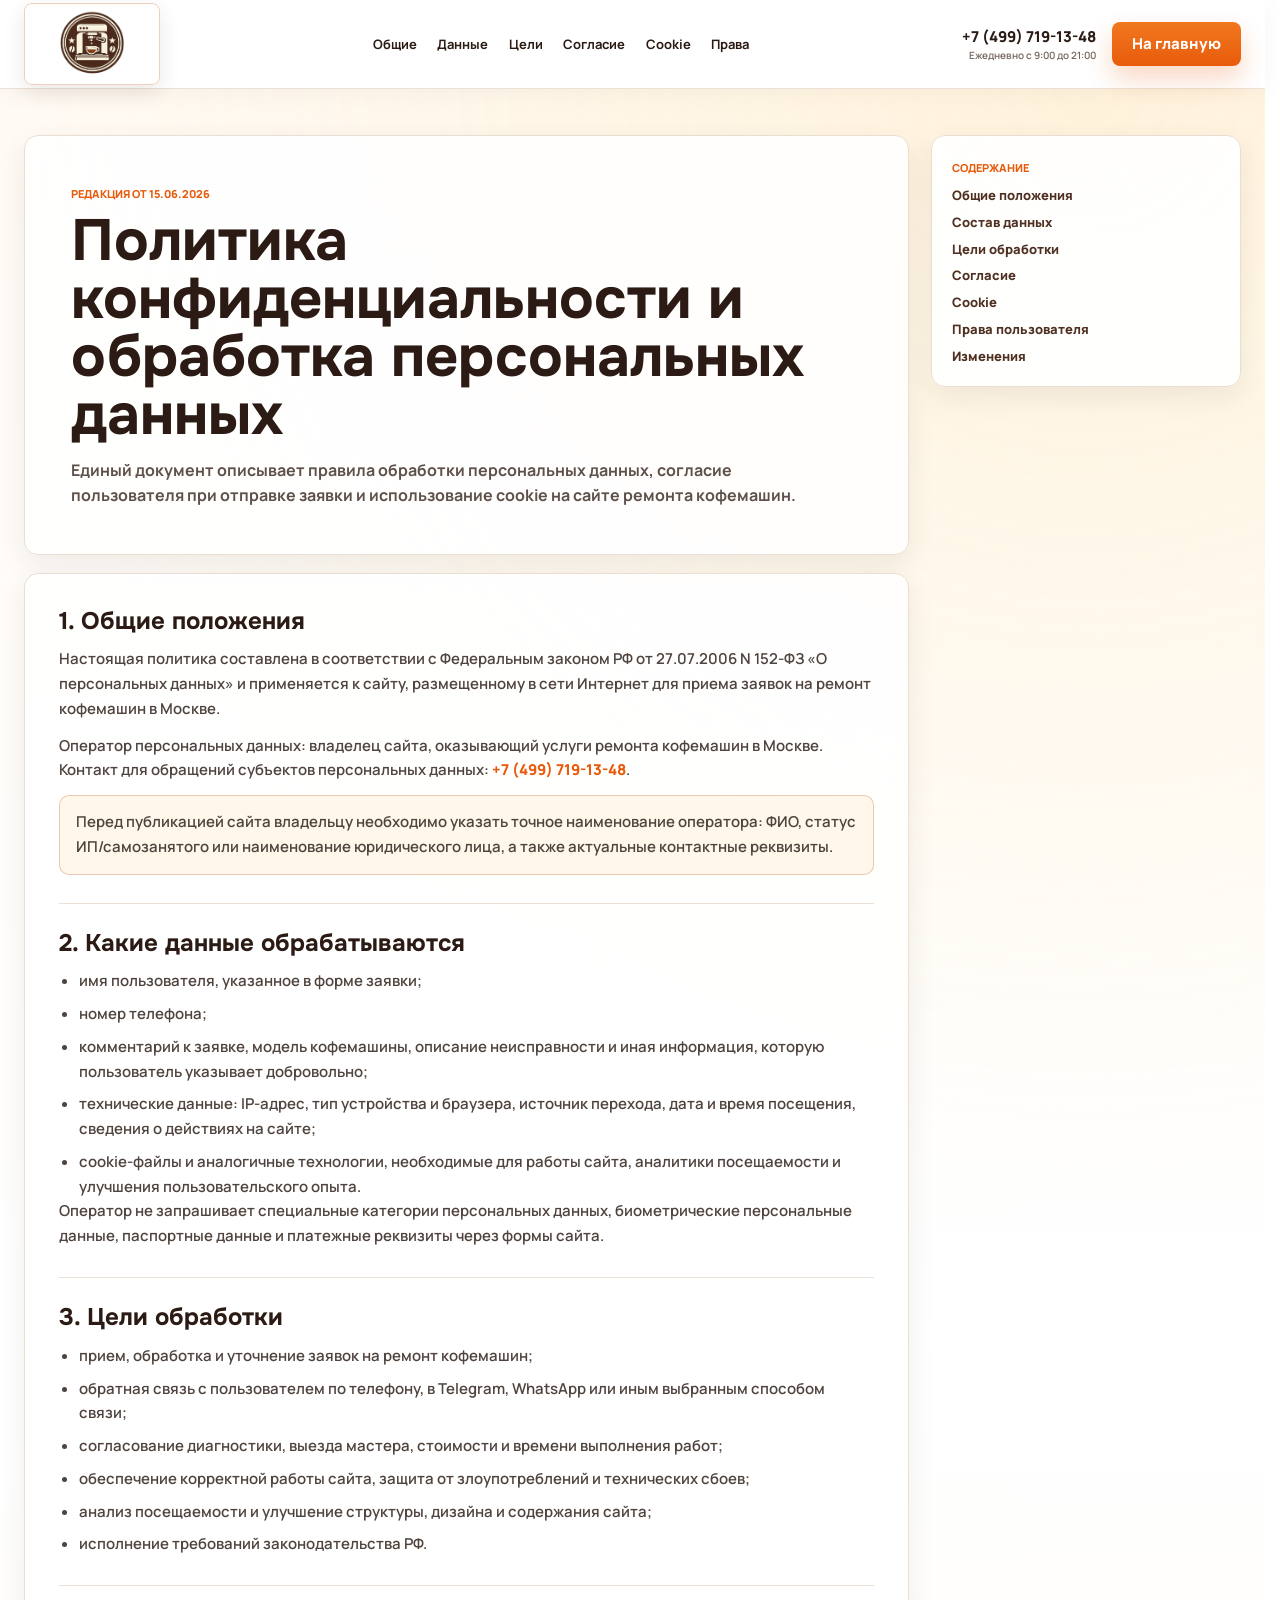
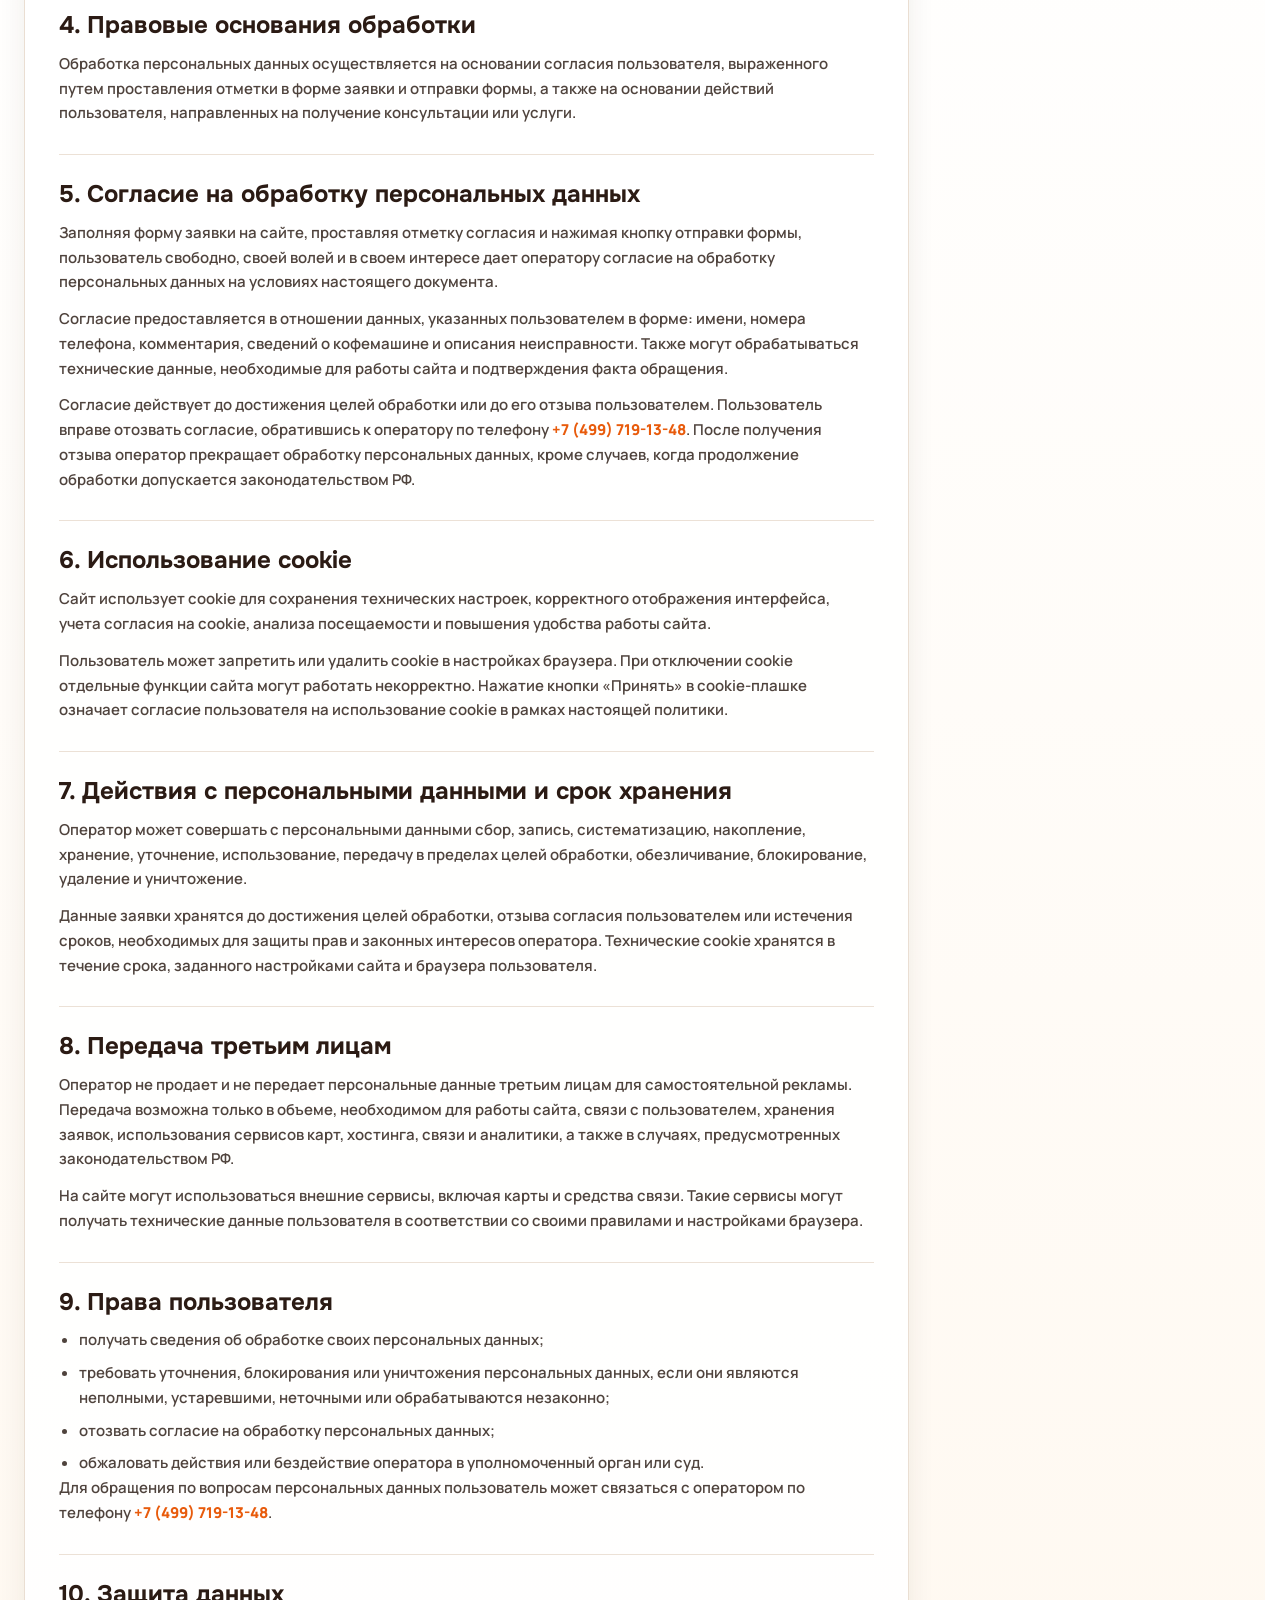
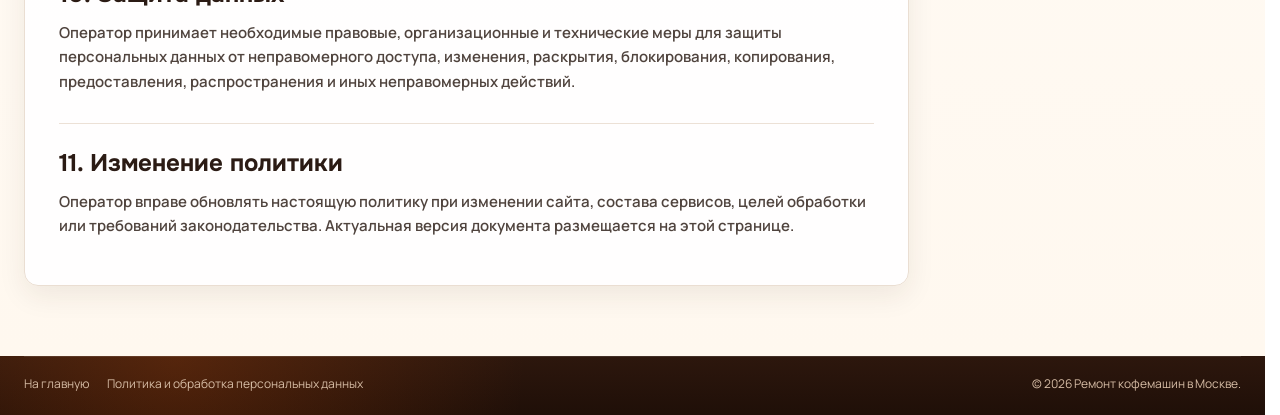
==== commit 9c76a3cf: "все четко" ====
--- a/privacy.html
+++ b/privacy.html
@@ -5,7 +5,7 @@
   <meta name="viewport" content="width=device-width, initial-scale=1.0">
   <title>Политика конфиденциальности и обработка персональных данных</title>
   <meta name="description" content="Политика конфиденциальности, согласие на обработку персональных данных и правила использования cookie на сайте ремонта кофемашин в Москве.">
-  <link rel="icon" type="image/png" href="./assets/логотип.png">
+  <link rel="icon" type="image/webp" href="./assets/логотип (2).webp">
   <link rel="preconnect" href="https://fonts.googleapis.com">
   <link rel="preconnect" href="https://fonts.gstatic.com" crossorigin>
   <link href="https://fonts.googleapis.com/css2?family=Manrope:wght@400;500;600;700;800&family=Onest:wght@500;700;800&display=swap" rel="stylesheet">
@@ -15,7 +15,7 @@
   <header class="site-header">
     <div class="container header__inner">
       <a class="logo logo--header" href="index.html" aria-label="На главную">
-        <img class="logo__image" src="./assets/логотип.png" alt="Логотип">
+        <img class="logo__image" src="./assets/логотип (2).webp" alt="Логотип">
       </a>
       <nav class="nav" aria-label="Навигация по документу">
         <a href="#general">Общие</a>
--- a/style.css
+++ b/style.css
@@ -846,19 +846,19 @@
 }
 
 .icon-box--automatic {
-  --icon: url("./assets/free-icon-automatic-8101970.png");
+  --icon: url("./assets/free-icon-automatic-8101970.webp");
 }
 
 .icon-box--coffee {
-  --icon: url("./assets/free-icon-coffee-14158306.png");
+  --icon: url("./assets/free-icon-coffee-14158306.webp");
 }
 
 .icon-box--vocational {
-  --icon: url("./assets/free-icon-vocational-12084871.png");
+  --icon: url("./assets/free-icon-vocational-12084871.webp");
 }
 
 .icon-box--built-in {
-  --icon: url("./assets/free-icon-gas-oven-17724062.png");
+  --icon: url("./assets/free-icon-gas-oven-17724062.webp");
 }
 
 .type-card:hover .icon-box::before {
@@ -2250,6 +2250,10 @@
   align-items: start;
 }
 
+.legal-layout > * {
+  min-width: 0;
+}
+
 .legal-hero,
 .legal-card,
 .legal-aside {
@@ -2280,6 +2284,7 @@
   font-family: "Onest", sans-serif;
   font-size: clamp(34px, 5vw, 58px);
   line-height: 1;
+  overflow-wrap: anywhere;
 }
 
 .legal-hero p {
@@ -2293,6 +2298,13 @@
 
 .legal-card {
   padding: clamp(22px, 3vw, 34px);
+  overflow-wrap: anywhere;
+}
+
+.legal-hero,
+.legal-card,
+.legal-aside {
+  min-width: 0;
 }
 
 .legal-card section + section {
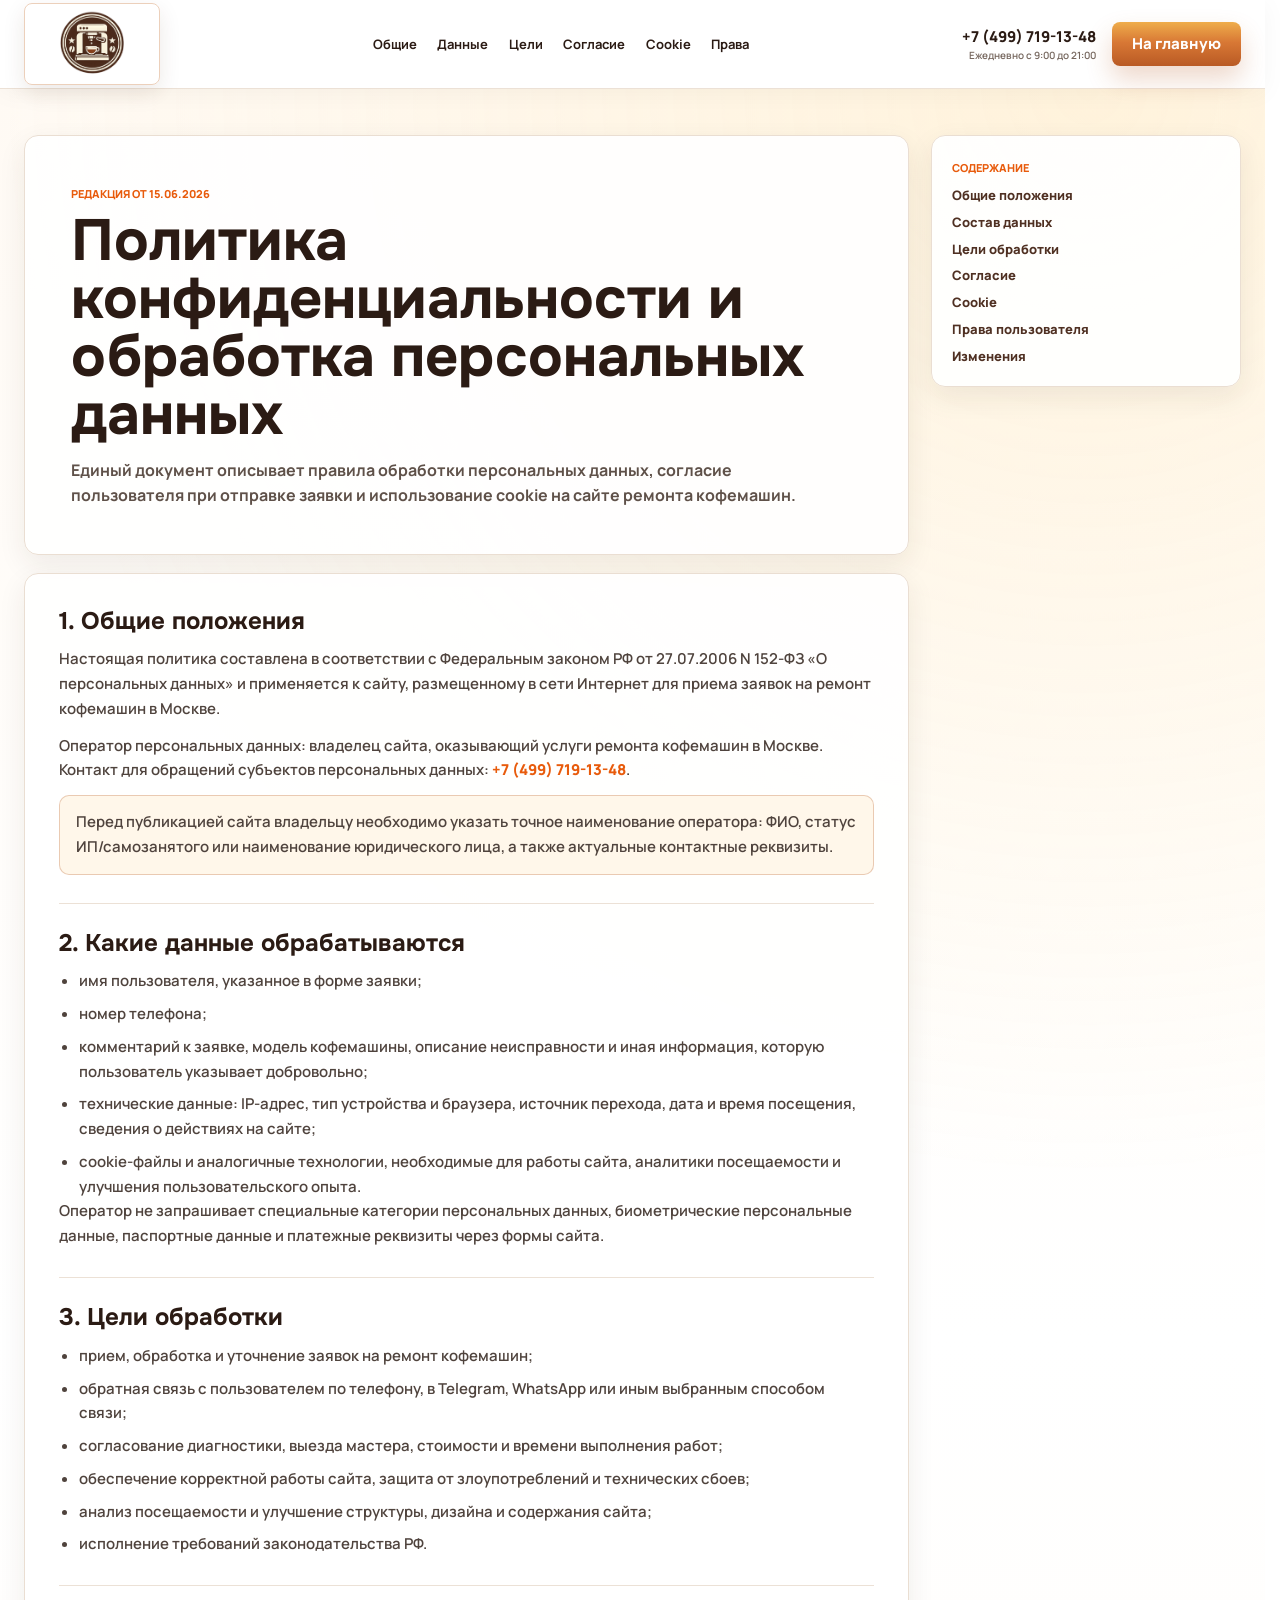
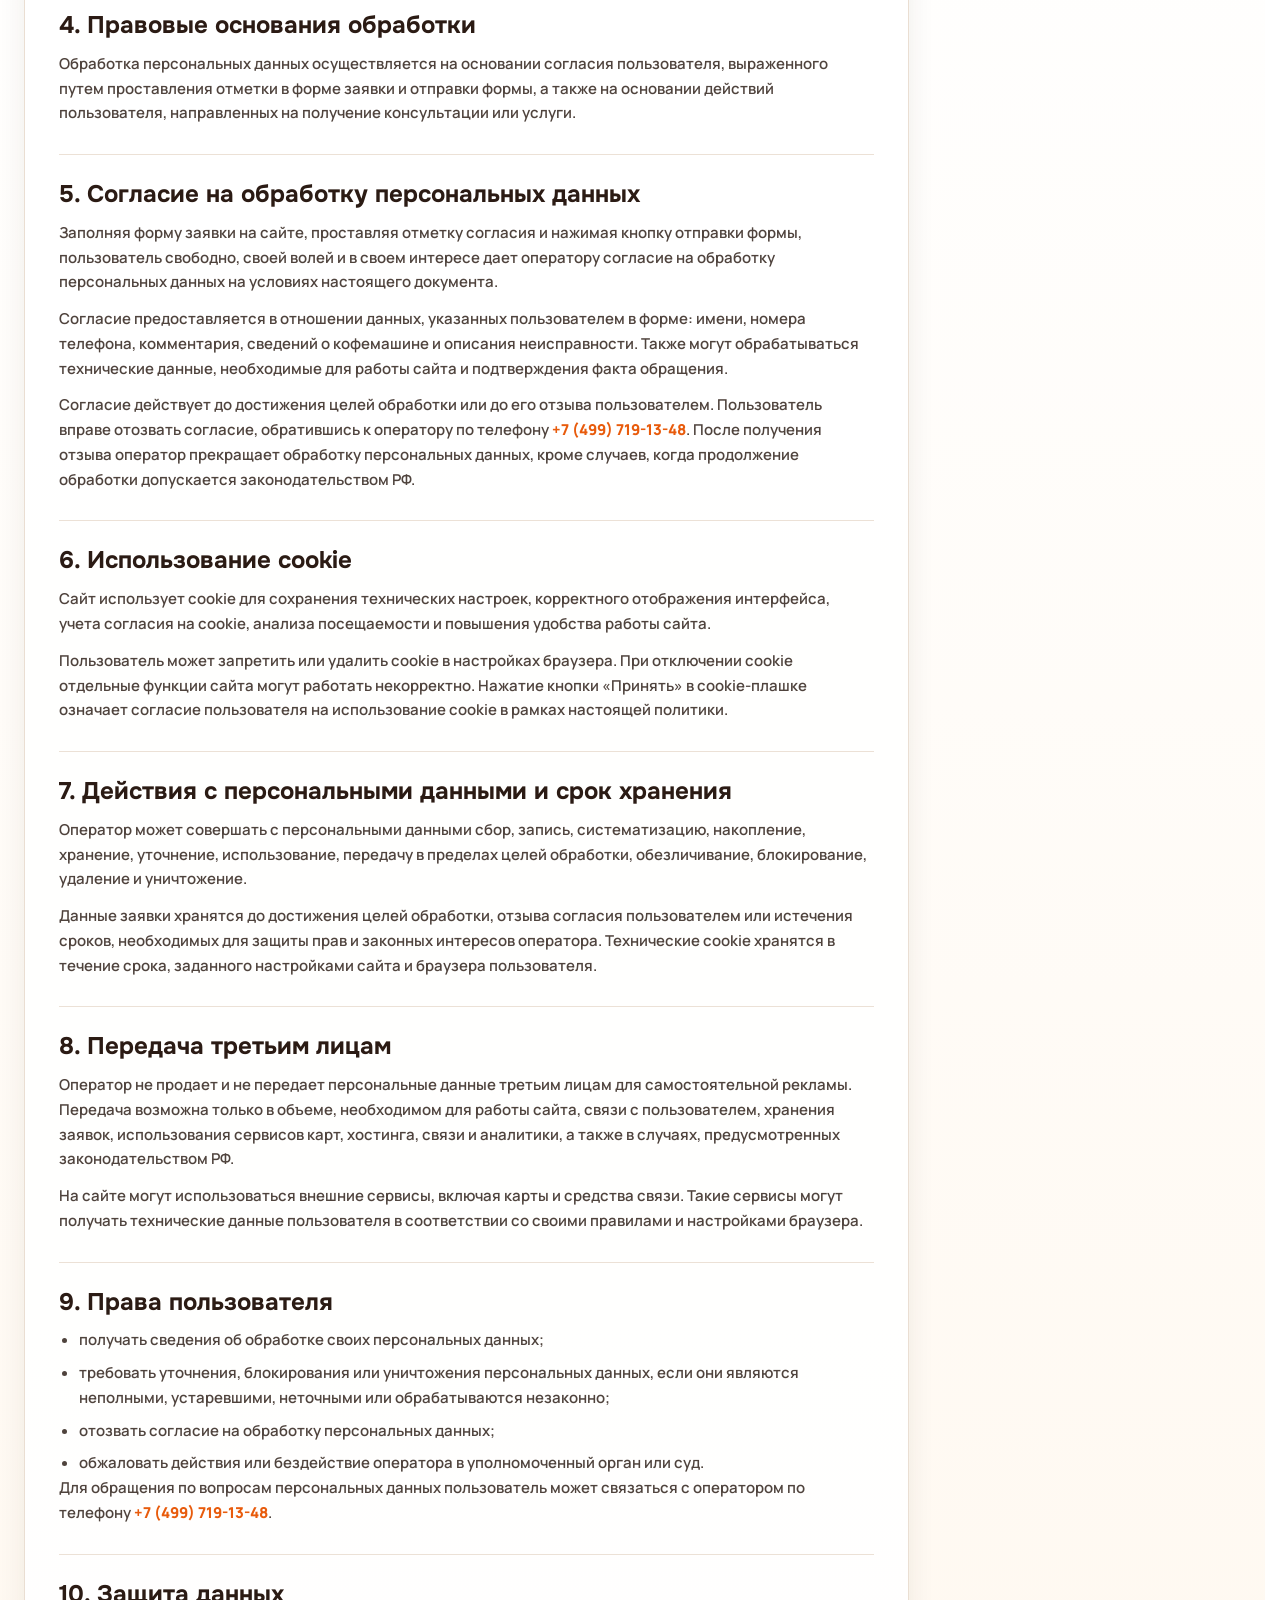
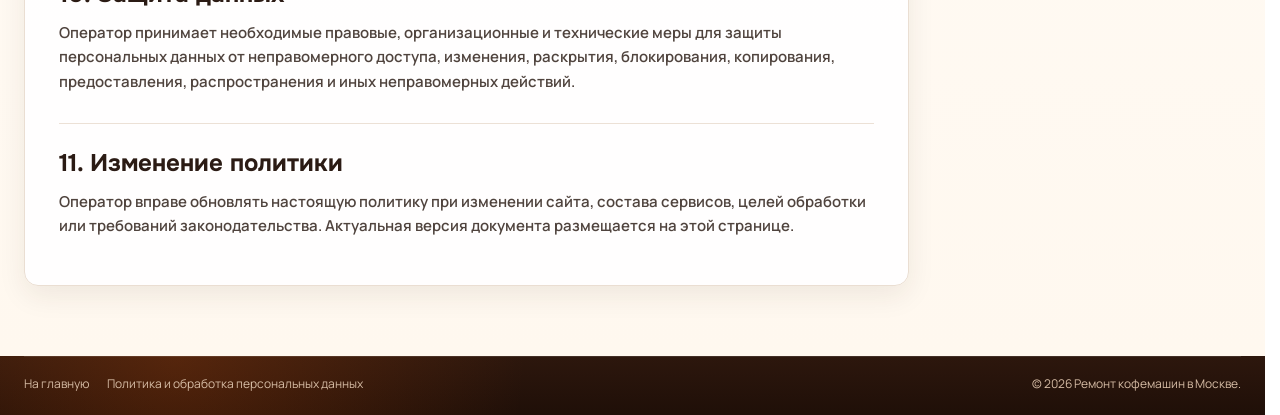
==== commit 1c33c750: "еще правки" ====
--- a/privacy.html
+++ b/privacy.html
@@ -9,7 +9,7 @@
   <link rel="preconnect" href="https://fonts.googleapis.com">
   <link rel="preconnect" href="https://fonts.gstatic.com" crossorigin>
   <link href="https://fonts.googleapis.com/css2?family=Manrope:wght@400;500;600;700;800&family=Onest:wght@500;700;800&display=swap" rel="stylesheet">
-  <link rel="stylesheet" href="style.css">
+  <link rel="stylesheet" href="style.css?v=20260616-brand-images2">
 </head>
 <body>
   <header class="site-header">
@@ -154,6 +154,6 @@
       <span>© 2026 Ремонт кофемашин в Москве.</span>
     </div>
   </footer>
-  <script src="script.js"></script>
+  <script src="script.js?v=20260616-reviews-step1"></script>
 </body>
 </html>
--- a/style.css
+++ b/style.css
@@ -8,6 +8,9 @@
   --line-strong: #dfc5af;
   --orange: #e85b0c;
   --orange-dark: #c94706;
+  --cta: #d87835;
+  --cta-dark: #b95a24;
+  --cta-gold: #efad4b;
   --coffee: #7a421e;
   --cream: #f7eadb;
   --yellow: #ffcf6a;
@@ -229,13 +232,13 @@
 
 .btn--primary {
   color: #fff;
-  background: linear-gradient(180deg, #f1781e, var(--orange));
-  box-shadow: 0 13px 26px rgba(232, 91, 12, 0.24);
+  background: linear-gradient(180deg, var(--cta-gold), var(--cta) 46%, var(--cta-dark));
+  box-shadow: 0 13px 26px rgba(185, 90, 36, 0.24);
 }
 
 .btn--primary:hover {
-  background: linear-gradient(180deg, #fa812a, var(--orange-dark));
-  box-shadow: 0 16px 34px rgba(232, 91, 12, 0.32);
+  background: linear-gradient(180deg, #f2b85d, #dc813c 46%, #a94d1f);
+  box-shadow: 0 16px 34px rgba(185, 90, 36, 0.32);
 }
 
 .btn--ghost {
@@ -371,16 +374,16 @@
 
 .stats {
   display: grid;
-  grid-template-columns: repeat(4, 1fr);
-  gap: 12px;
-  max-width: 570px;
+  grid-template-columns: repeat(2, minmax(0, 1fr));
+  gap: 14px;
+  max-width: 520px;
 }
 
 .stats__card {
   position: relative;
   overflow: hidden;
-  min-height: 96px;
-  padding: 18px 14px 14px;
+  min-height: 116px;
+  padding: 21px 18px 17px;
   background:
     linear-gradient(145deg, rgba(255, 255, 255, 0.96), rgba(255, 249, 243, 0.9)),
     radial-gradient(circle at 12% 0, rgba(255, 207, 106, 0.14), transparent 42%);
@@ -435,21 +438,43 @@
 .stats strong {
   position: relative;
   z-index: 1;
-  display: block;
+  display: flex;
+  align-items: baseline;
+  gap: 7px;
   font-family: "Onest", sans-serif;
-  font-size: 31px;
+  font-size: clamp(34px, 3.2vw, 42px);
   line-height: 1;
   color: #24140f;
+  white-space: nowrap;
+}
+
+.stat-prefix {
+  color: var(--orange);
+  font-family: "Manrope", sans-serif;
+  font-size: 0.46em;
+  font-weight: 900;
+  letter-spacing: 0.02em;
+  text-transform: uppercase;
+}
+
+.stats strong .stat-unit {
+  color: #4c403a;
+  font-family: "Manrope", sans-serif;
+  font-size: 0.42em;
+  font-weight: 900;
+  letter-spacing: 0;
+  text-transform: lowercase;
 }
 
 .stats__card > span {
   position: relative;
   z-index: 1;
   display: block;
-  margin-top: 7px;
-  font-size: 12px;
+  margin-top: 9px;
+  font-size: 14px;
+  line-height: 1.28;
   color: #4c403a;
-  font-weight: 700;
+  font-weight: 800;
 }
 
 .stats strong em {
@@ -644,6 +669,88 @@
   font-weight: 900;
 }
 
+.hero-brand-strip {
+  position: absolute;
+  left: 18px;
+  right: 18px;
+  bottom: 18px;
+  z-index: 4;
+  display: grid;
+  grid-template-columns: repeat(3, minmax(0, 1fr));
+  gap: 10px;
+}
+
+.hero-brand-card {
+  min-width: 0;
+  padding: 8px;
+  background: rgba(255, 255, 255, 0.78);
+  border: 1px solid rgba(232, 198, 172, 0.86);
+  border-radius: 10px;
+  box-shadow: 0 14px 30px rgba(57, 34, 20, 0.12);
+  backdrop-filter: blur(12px);
+}
+
+.hero-brand-card strong {
+  display: block;
+  margin-top: 7px;
+  color: #2c1b14;
+  font-size: 12px;
+  font-weight: 900;
+  line-height: 1;
+}
+
+.hero-brand-photo {
+  position: relative;
+  overflow: hidden;
+  aspect-ratio: 16 / 10;
+  display: grid;
+  place-items: center;
+  background:
+    radial-gradient(circle at 50% 78%, rgba(185, 90, 36, 0.1), transparent 32%),
+    linear-gradient(135deg, rgba(255, 255, 255, 0.86), rgba(255, 241, 227, 0.66)),
+    repeating-linear-gradient(135deg, rgba(122, 66, 30, 0.08) 0 1px, transparent 1px 9px);
+  border: 1px dashed rgba(185, 90, 36, 0.35);
+  border-radius: 7px;
+}
+
+.hero-brand-photo::after {
+  content: "";
+  position: absolute;
+  inset: auto 0 0;
+  height: 36%;
+  background: linear-gradient(180deg, transparent, rgba(43, 27, 20, 0.08));
+}
+
+.hero-brand-photo span {
+  position: relative;
+  z-index: 1;
+  color: #6c564a;
+  font-size: 11px;
+  font-weight: 900;
+  text-align: center;
+}
+
+.hero-brand-photo img {
+  width: 100%;
+  height: 100%;
+  min-height: 0;
+  object-fit: contain;
+  object-position: center;
+  filter: drop-shadow(0 10px 16px rgba(43, 27, 20, 0.16));
+}
+
+.hero-brand-photo--jura {
+  border-color: rgba(122, 66, 30, 0.42);
+}
+
+.hero-brand-photo--delonghi {
+  border-color: rgba(32, 86, 116, 0.28);
+}
+
+.hero-brand-photo--saeco {
+  border-color: rgba(104, 126, 82, 0.34);
+}
+
 .beans {
   position: absolute;
   left: 58px;
@@ -691,8 +798,11 @@
 }
 
 .review-shell {
+  --review-gap: 16px;
+  --review-visible: 3;
   position: relative;
-  display: flex;
+  display: grid;
+  grid-template-columns: 40px minmax(0, 1fr) 40px;
   align-items: center;
   gap: 18px;
 }
@@ -991,43 +1101,84 @@
 }
 
 .benefit-row article {
+  position: relative;
+  overflow: hidden;
   min-height: 132px;
   padding: 18px 16px 16px;
   background: rgba(255, 255, 255, 0.72);
   border: 1px solid rgba(226, 202, 181, 0.78);
   border-radius: var(--radius);
   box-shadow: 0 10px 24px rgba(57, 34, 20, 0.045);
+  transition: transform 0.25s ease, border-color 0.25s ease, box-shadow 0.25s ease, background 0.25s ease;
+}
+
+.benefit-row article::before {
+  content: "";
+  position: absolute;
+  inset: 0 0 auto;
+  height: 54px;
+  background: linear-gradient(90deg, rgba(232, 91, 12, 0.08), rgba(255, 199, 89, 0.05), transparent);
+  opacity: 0;
+  transition: opacity 0.25s ease;
+  pointer-events: none;
+}
+
+.benefit-row article:hover {
+  transform: translateY(-4px);
+  background: rgba(255, 255, 255, 0.92);
+  border-color: rgba(232, 91, 12, 0.34);
+  box-shadow: 0 18px 34px rgba(57, 34, 20, 0.09);
+}
+
+.benefit-row article:hover::before {
+  opacity: 1;
 }
 
 .benefit-row article:last-child {
   border-right: 1px solid rgba(226, 202, 181, 0.78);
 }
 
-.benefit-row span {
-  width: 34px;
-  height: 34px;
+.benefit-icon {
+  position: relative;
+  width: 42px;
+  height: 42px;
   display: grid;
   place-items: center;
-  margin: 0 0 10px;
+  margin: 0 0 12px;
   color: var(--orange);
-  background: #fff;
-  border: 1px solid #efc4a3;
-  border-radius: 50%;
-  font-size: 16px;
-  font-weight: 900;
+  background:
+    linear-gradient(180deg, #fff 0%, #fff8ef 100%),
+    radial-gradient(circle at 30% 18%, rgba(255, 199, 89, 0.35), transparent 42%);
+  border: 1px solid rgba(232, 91, 12, 0.26);
+  border-radius: 14px;
+  box-shadow: inset 0 1px 0 #fff, 0 8px 18px rgba(232, 91, 12, 0.08);
+}
+
+.benefit-icon svg {
+  width: 25px;
+  height: 25px;
+  fill: none;
+  stroke: currentColor;
+  stroke-width: 1.75;
+  stroke-linecap: round;
+  stroke-linejoin: round;
+}
+
+.benefit-icon svg * {
+  vector-effect: non-scaling-stroke;
 }
 
 .benefit-row h3 {
   margin: 0 0 7px;
-  font-size: 13px;
+  font-size: clamp(15px, 1.08vw, 16px);
   line-height: 1.25;
 }
 
 .benefit-row p {
   margin: 0;
   color: #5d4e46;
-  font-size: 12px;
-  line-height: 1.42;
+  font-size: 14px;
+  line-height: 1.5;
 }
 
 .price-section {
@@ -1235,9 +1386,9 @@
   padding: 26px 24px;
   color: #fff;
   background:
-    linear-gradient(115deg, rgba(255, 255, 255, 0.16), transparent 34%),
-    radial-gradient(circle at 15% 95%, rgba(255, 207, 106, 0.32), transparent 35%),
-    linear-gradient(180deg, #f77a16, #df5408);
+    linear-gradient(115deg, rgba(255, 255, 255, 0.18), transparent 34%),
+    radial-gradient(circle at 15% 95%, rgba(246, 190, 103, 0.34), transparent 35%),
+    linear-gradient(180deg, #df8b43, #c0642e 58%, #a94d1f);
 }
 
 .promo-card__content::after {
@@ -1403,13 +1554,15 @@
 
 .step h3 {
   margin: 0 0 7px;
-  font-size: 14px;
+  font-size: 16px;
+  line-height: 1.24;
 }
 
 .step p {
   margin: 0;
   color: #5d4e46;
-  font-size: 12px;
+  font-size: 14px;
+  line-height: 1.42;
 }
 
 .reviews {
@@ -1419,16 +1572,20 @@
 .review-track {
   display: grid;
   grid-auto-flow: column;
-  grid-auto-columns: minmax(290px, 1fr);
-  gap: 16px;
+  grid-auto-columns: calc((100% - (var(--review-visible) - 1) * var(--review-gap)) / var(--review-visible));
+  gap: var(--review-gap);
   overflow-x: auto;
   scroll-snap-type: x mandatory;
+  scroll-behavior: smooth;
+  scroll-padding-inline: 0;
+  overscroll-behavior-x: contain;
   scrollbar-width: none;
-  flex: 1;
+  min-width: 0;
 }
 
 .review-card,
 .review-cta {
+  min-width: 0;
   min-height: 168px;
   padding: 20px;
   background: #fff;
@@ -1436,6 +1593,7 @@
   border-radius: var(--radius);
   box-shadow: 0 10px 24px rgba(57, 34, 20, 0.05);
   scroll-snap-align: start;
+  scroll-snap-stop: always;
 }
 
 .review-card {
@@ -1579,13 +1737,61 @@
   display: block;
   border: 0;
   filter: saturate(0.88) contrast(0.96);
+  pointer-events: none;
+}
+
+.map-zone {
+  position: absolute;
+  inset: 0;
+  z-index: 1;
+  pointer-events: none;
+}
+
+.map-zone__circle {
+  position: absolute;
+  left: 50%;
+  top: 50%;
+  width: min(76%, 292px);
+  aspect-ratio: 1;
+  background:
+    radial-gradient(circle, rgba(47, 159, 232, 0.08) 0 11%, transparent 12%),
+    radial-gradient(circle, rgba(255, 255, 255, 0.08) 0 48%, rgba(35, 58, 54, 0.08) 49% 50%, rgba(255, 126, 31, 0.08) 51% 100%);
+  border: 4px solid rgba(24, 73, 68, 0.94);
+  border-radius: 50%;
+  box-shadow:
+    inset 0 0 0 999px rgba(255, 126, 31, 0.015),
+    0 0 0 1px rgba(255, 255, 255, 0.72),
+    0 12px 34px rgba(24, 73, 68, 0.16);
+  transform: translate(-50%, -50%);
+}
+
+.map-zone__label {
+  position: absolute;
+  z-index: 2;
+  padding: 6px 9px;
+  color: #2f2119;
+  background: rgba(255, 255, 255, 0.86);
+  border: 1px solid rgba(255, 255, 255, 0.72);
+  border-radius: 999px;
+  box-shadow: 0 8px 20px rgba(35, 58, 54, 0.12);
+  backdrop-filter: blur(8px);
+  font-size: 11px;
+  font-weight: 900;
+}
+
+.map-zone__label--outer {
+  right: 16%;
+  top: 19%;
+  color: #fff;
+  background: rgba(35, 58, 54, 0.84);
+  border-color: rgba(255, 255, 255, 0.25);
 }
 
 .map-card__badge {
   position: absolute;
   left: 14px;
   bottom: 14px;
-  z-index: 1;
+  z-index: 2;
   padding: 8px 11px;
   color: #fff;
   background: rgba(43, 27, 20, 0.72);
@@ -2071,8 +2277,8 @@
   padding: 34px 28px;
   color: #fff;
   background:
-    radial-gradient(circle at 0 100%, rgba(255, 207, 106, 0.26), transparent 36%),
-    linear-gradient(180deg, #ef7017, #cf4804);
+    radial-gradient(circle at 0 100%, rgba(246, 190, 103, 0.27), transparent 36%),
+    linear-gradient(180deg, #dc843e, #bd5c28 58%, #9f461d);
 }
 
 .modal__eyebrow {
@@ -2423,6 +2629,10 @@
 
   .hero__grid {
     grid-template-columns: 1fr 1fr;
+  }
+
+  .review-shell {
+    --review-visible: 2;
   }
 
   .benefit-row {
@@ -2710,6 +2920,19 @@
     grid-template-columns: repeat(2, 1fr);
   }
 
+  .stats__card:nth-child(3) strong {
+    gap: 4px;
+    font-size: 32px;
+  }
+
+  .stats__card:nth-child(3) .stat-prefix {
+    font-size: 0.42em;
+  }
+
+  .stats__card:nth-child(3) .stat-unit {
+    font-size: 0.38em;
+  }
+
   .hero__visual {
     min-height: 292px;
     border-radius: 16px;
@@ -2719,6 +2942,13 @@
   .hero__visual img {
     min-height: 292px;
     object-position: 58% center;
+  }
+
+  .hero-brand-photo img {
+    width: 100%;
+    height: 100%;
+    min-height: 0;
+    object-position: center;
   }
 
   .machine-card {
@@ -2751,6 +2981,27 @@
     animation: none;
   }
 
+  .hero-brand-strip {
+    left: 12px;
+    right: 12px;
+    bottom: 104px;
+    gap: 7px;
+  }
+
+  .hero-brand-card {
+    padding: 6px;
+    border-radius: 9px;
+  }
+
+  .hero-brand-card strong {
+    margin-top: 6px;
+    font-size: 11px;
+  }
+
+  .hero-brand-photo span {
+    font-size: 10px;
+  }
+
   .visit-badge__icon {
     width: 48px;
     height: 48px;
@@ -2775,6 +3026,9 @@
   }
 
   .review-shell {
+    --review-visible: 1;
+    --review-gap: 14px;
+    display: block;
     gap: 10px;
   }
 
@@ -2782,6 +3036,26 @@
     width: 34px;
     height: 34px;
     font-size: 28px;
+  }
+
+  .review-shell .round-btn {
+    position: absolute;
+    top: 50%;
+    z-index: 4;
+    box-shadow: 0 10px 22px rgba(57, 34, 20, 0.12);
+    transform: translateY(-50%);
+  }
+
+  .review-shell .round-btn:hover {
+    transform: translateY(calc(-50% - 2px));
+  }
+
+  .review-prev {
+    left: -6px;
+  }
+
+  .review-next {
+    right: -6px;
   }
 
   .brands,
@@ -2805,8 +3079,24 @@
     border-bottom: 1px solid rgba(226, 202, 181, 0.78);
   }
 
+  .benefit-row h3 {
+    font-size: 16px;
+  }
+
+  .benefit-row p {
+    font-size: 15px;
+  }
+
   .benefit-row article:last-child {
-    border-bottom: 0;
+    border-bottom: 1px solid rgba(226, 202, 181, 0.78);
+  }
+
+  .step h3 {
+    font-size: 17px;
+  }
+
+  .step p {
+    font-size: 15px;
   }
 
   .tabs {
@@ -2862,7 +3152,7 @@
   }
 
   .review-track {
-    grid-auto-columns: minmax(245px, 86vw);
+    grid-auto-columns: 100%;
   }
 
   .map-card {
